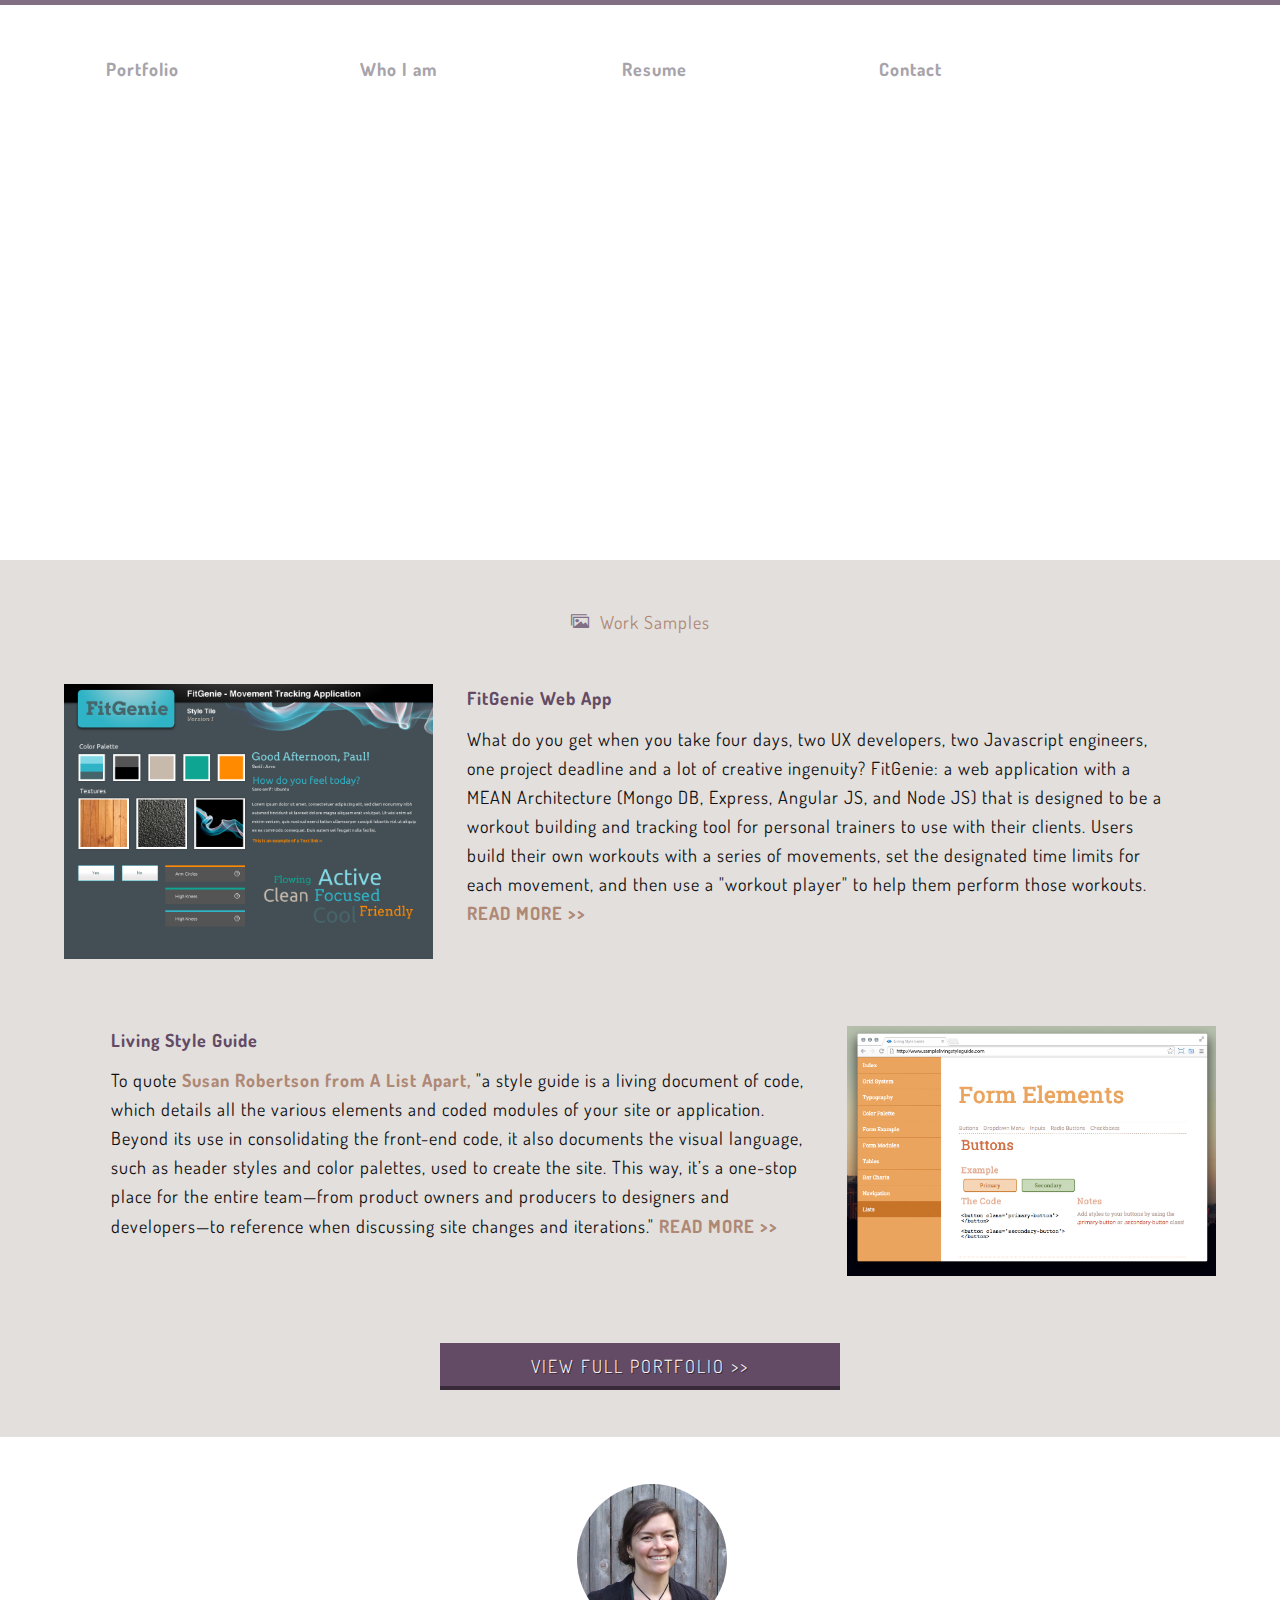
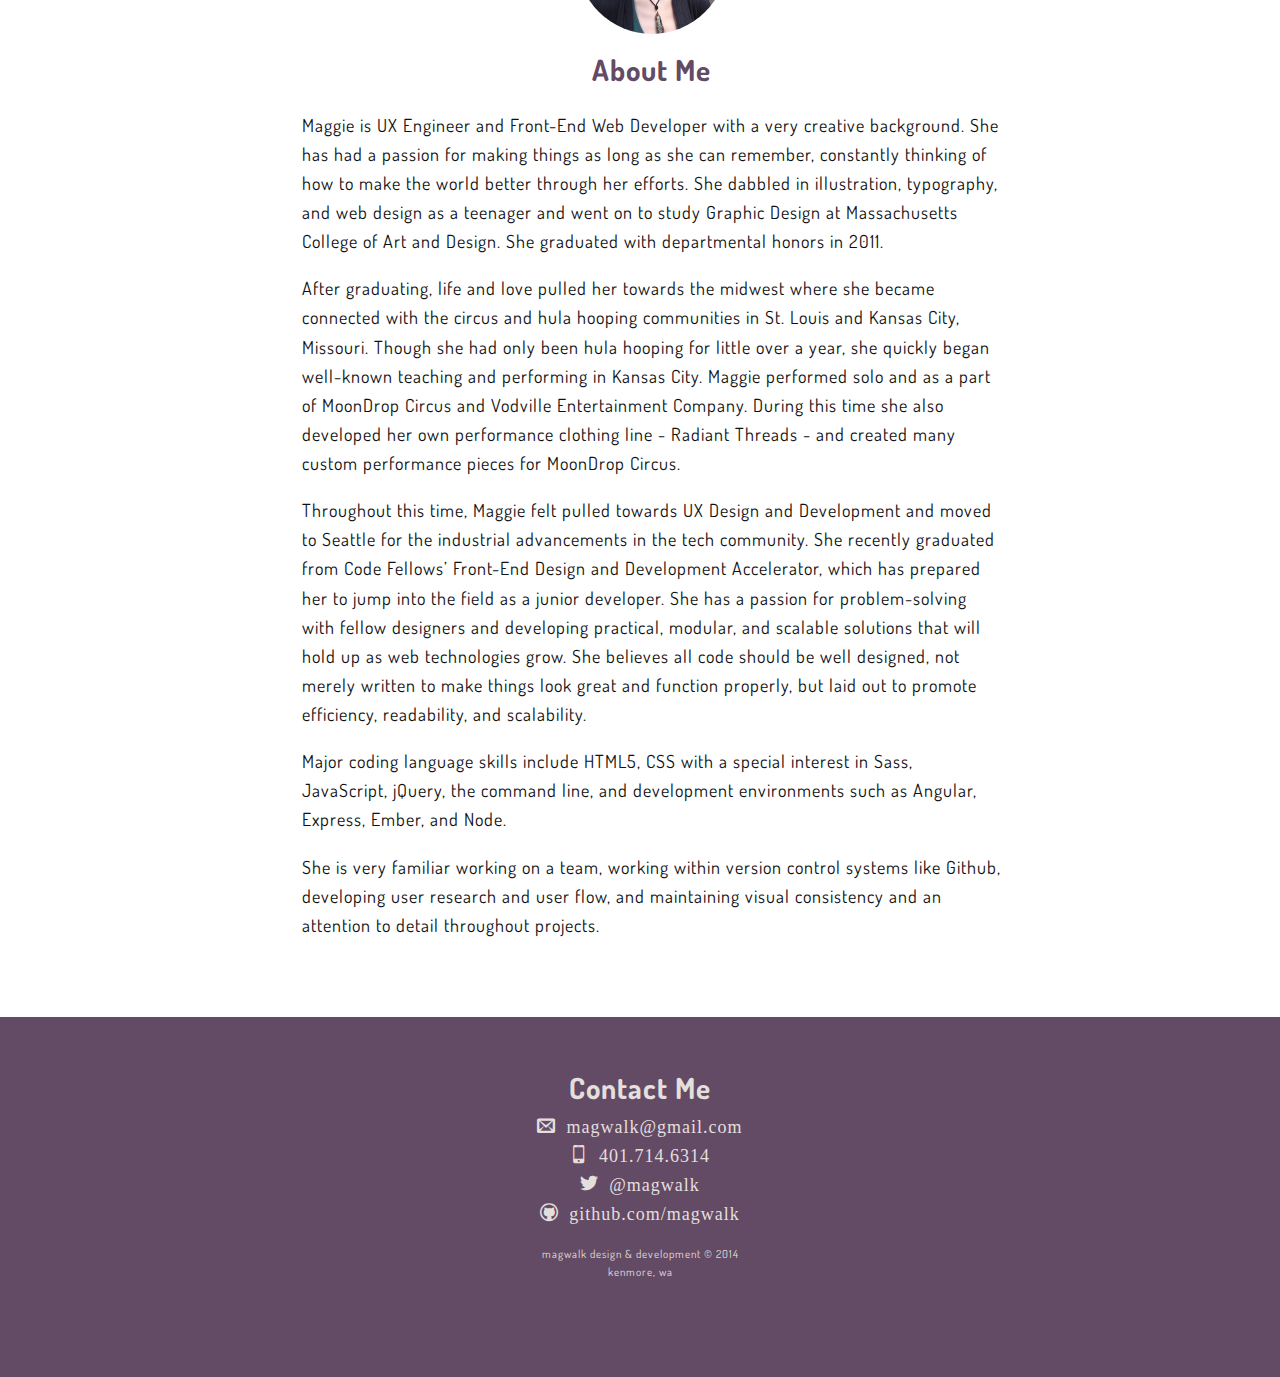
==== index.html @ 1d6ef725 "Refactor all the things!" ====
<!DOCTYPE html>
<html lang="en">
  <head>
    <meta charset="UTF-8">
    <meta http-equiv="X-UA-Compatible" content="IE=edge">
    <meta name="viewport" content="width=device-width, initial-scale=1.0, user-scalable = no">
    <title>Maggie Walker</title>
    <link href='http://fonts.googleapis.com/css?family=Dosis:300,400,700' rel='stylesheet' type='text/css'>
    <link rel="stylesheet" href="scss/main.css">
    <link rel="icon" type="image/png" sizes="16x16" href="img/favicon-32x32.png">
    <script src="https://code.jquery.com/jquery-2.1.1.min.js"></script>
  </head>
  <body>
    <div class="hero-bg-img clearfix">
      <div class="nav-icon">
          <img src="img/nav-icon.svg"/>
      </div>
      <nav id="nav-main">
        <ul class="nav-main__list">
          <li class="nav-main__li icon-images alpha portfolio">
            <a href="portfolio.html">
              Portfolio
            </a>
          </li>
          <li class="nav-main__li icon-user">
            <a href="#about">
              Who I am
            </a>
          </li>
          <li class="nav-main__li icon-profile">
            <a href="resume-MaggieWalker.pdf">
              Resume
            </a>
          </li>
          <li class="nav-main__li icon-envelope">
            <a href="#contact">
              Contact
            </a>
          </li>
          <li class="nav-main__li social-media omega">
            <a href="http://www.linkedin.com/in/magwalk">
              <span class="icon-linkedin social-media_icon">&nbsp;</span>
            </a>
            <a href="http://www.github.com/magwalk">
              <span class="icon-github social-media_icon">&nbsp;</span>
            </a>
            <a href="http://www.twitter.com/magwalk">
              <span class="icon-twitter social-media_icon">&nbsp;</span>
            </a>
          </li>
        </ul>
      </nav>
      <div class="container clearfix">
      <header class="hero-text">
          <div class="hero-text__logo grid_2">
            <a href="index.html">
              <img src="img/logo-mw-white.svg"/>
            </a>
          </div>
          <div class="hero-text__blurb grid_12">
            <h1>
              Hi, I'm Maggie Walker.<br>
              I am a Front-End Web Developer.<br>
            </h1>
          </div>
        </header>
      </div>
    </div>
    <div class="content portfolio-samples clearfix">
      <div class="container clearfix">
        <h1 class="heading__icon icon-images">
          <span>
            Work Samples
          </span>
        </h1>
        <section class="portfolio-samples__section clearfix">
          <figure class="grid_4 alpha">
            <img src="img/portfolio-img/fitgenie-style.png" class="portfolio-samples__img"/>
          </figure>
          <aside class="grid_8 omega">
            <h2>
              FitGenie Web App
            </h2>
            <p>
              What do you get when you take four days, two UX developers, two Javascript engineers, one project deadline and a lot of creative ingenuity? FitGenie: a web application with a MEAN Architecture (Mongo DB, Express, Angular JS, and Node JS) that is designed to be a workout building and tracking tool for personal trainers to use with their clients. Users build their own workouts with a series of movements, set the designated time limits for each movement, and then use a "workout player" to help them perform those workouts. <a href="portfolio.html#fitGenie"> READ MORE >></a>
            </p>
          </aside>
        </section>
        <section class="portfolio-samples__section clearfix">
          <aside class="grid_8 alpha">
            <h2>
              Living Style Guide
            </h2>
            <p>
              To quote <a href="http://alistapart.com/article/creating-style-guides">Susan Robertson from A List Apart,</a> "a style guide is a living document of code, which details all the various elements and coded modules of your site or application. Beyond its use in consolidating the front-end code, it also documents the visual language, such as header styles and color palettes, used to create the site. This way, it’s a one-stop place for the entire team—from product owners and producers to designers and developers—to reference when discussing site changes and iterations." <a href="portfolio.html#LSG"> READ MORE >></a>
            </p>
          </aside>
          <figure class="grid_4 omega">
            <img src="img/portfolio-img/LSG-screenshot.jpg" class="portfolio-samples__img"/>
          </figure>
        </section>
        <a href="portfolio.html" class="button-dark full-width">VIEW FULL PORTFOLIO >></A>
      </div>
    </div>
    <div id="about" class="content about">
      <div class="container">
        <figure class="grid_12">
          <img class="about__photo" src="img/headshot.jpg"/>
        </figure>
        <section class="grid_12">
          <h1 class="about__heading">
            About Me
          </h1>
          <p>
            Maggie is UX Engineer and Front-End Web Developer with a very creative background. She has had a passion for making things as long as she can remember, constantly thinking of how to make the world better through her efforts. She dabbled in illustration, typography, and web design as a teenager and went on to study Graphic Design at Massachusetts College of Art and Design. She graduated with departmental honors in 2011.
          </p>
          <p>
            After graduating, life and love pulled her towards the midwest where she became connected with the circus and hula hooping communities in St. Louis and Kansas City, Missouri. Though she had only been hula hooping for little over a year, she quickly began well-known teaching and performing in Kansas City. Maggie performed solo and as a part of MoonDrop Circus and Vodville Entertainment Company. During this time she also developed her own performance clothing line - Radiant Threads - and created many custom performance pieces for MoonDrop Circus.
          </p>
          <p>
            Throughout this time, Maggie felt pulled towards UX Design and Development and moved to Seattle for the industrial advancements in the tech community. She recently graduated from Code Fellows’ Front-End Design and Development Accelerator, which has prepared her to jump into the field as a junior developer. She has a passion for problem-solving with fellow designers and developing practical, modular, and scalable solutions that will hold up as web technologies grow. She believes all code should be well designed, not merely written to make things look great and function properly, but laid out to promote efficiency, readability, and scalability.
          </p>
          <p>
            Major coding language skills include HTML5, CSS with a special interest in Sass, JavaScript, jQuery, the command line, and development environments such as Angular, Express, Ember, and Node.
          </p>
          <p>
            She is very familiar working on a team, working within version control systems like Github, developing user research and user flow, and maintaining visual consistency and an attention to detail throughout projects.
          </p>
        </section>
      </div>
    </div>
    <footer>
      <div id="contact" class="contact">
        <h1>
          Contact Me
        </h1>
        <ul>
          <li class="icon-envelope">
            magwalk@gmail.com
          </li>
          <li class="icon-mobile">
            401.714.6314
          </li>
          <li class="icon-twitter">
            @magwalk
          </li>
          <li class="icon-github">
            github.com/magwalk
          </li>
        </ul>
      </div>
      <address class="footer-text">
        <p>
          magwalk design &amp; development &copy; 2014<br>
          kenmore, wa
        </p>
      </address>
    </footer>
    <script src="js/script.js"></script>
  </body>
</html>
---- scss/main.css ----
/* Color Variables
****************************/
/* Type Size Variables
****************************/
html, body, div, span, applet, object, iframe,
h1, h2, h3, h4, h5, h6, p, blockquote, pre,
a, abbr, acronym, address, big, cite, code,
del, dfn, em, img, ins, kbd, q, s, samp,
small, strike, strong, sub, sup, tt, var,
b, u, i, center,
dl, dt, dd, ol, ul, li,
fieldset, form, label, legend,
table, caption, tbody, tfoot, thead, tr, th, td,
article, aside, canvas, details, embed,
figure, figcaption, footer, header, hgroup,
menu, nav, output, ruby, section, summary,
time, mark, audio, video {
  margin: 0;
  padding: 0;
  border: 0;
  font-size: 18px;
  font-family: 'Dosis', sans-serif;
  color: #101113;
  vertical-align: baseline;
  text-decoration: none;
  z-index: 1;
  letter-spacing: 1px; }

body {
  line-height: 1.618rem; }

h1, h2, h3, a {
  font-weight: 700; }

h1 {
  font-size: 1.618rem;
  color: #634B65;
  line-height: 2.618rem; }

h2 {
  font-size: 1rem;
  line-height: 1.618rem;
  color: #826F84; }

a {
  color: #AE8875; }

p {
  text-align: left;
  margin-bottom: 1rem; }

/* HTML5 display-role reset for older browsers */
article, aside, details, figcaption, figure,
footer, header, hgroup, menu, nav, section {
  display: block; }

ol, ul, li {
  list-style: none; }

blockquote, q {
  quotes: none; }

blockquote:before, blockquote:after,
q:before, q:after {
  content: '';
  content: none; }

table {
  border-collapse: collapse;
  border-spacing: 0; }

*, *:before, *:after {
  -moz-box-sizing: border-box;
  -webkit-box-sizing: border-box;
  box-sizing: border-box; }

/*==========================================================================
Grid System
==========================================================================*/
/* Mobile Grid Resets all Columns to 100%*/
.grid_1 {
  width: 100%;
  margin-bottom: 2%;
  float: left;
  display: block; }
  @media screen and (min-width: 800px) {
    .grid_1 {
      width: 6.5%;
      margin: 0 1% 1% 1%; } }

.grid_2 {
  width: 100%;
  margin-bottom: 2%;
  float: left;
  display: block; }
  @media screen and (min-width: 800px) {
    .grid_2 {
      width: 15%;
      margin: 0 1% 1% 1%; } }

.grid_3, .work-sample__thumnails li {
  width: 100%;
  margin-bottom: 2%;
  float: left;
  display: block; }
  @media screen and (min-width: 800px) {
    .grid_3, .work-sample__thumnails li {
      width: 23.5%;
      margin: 0 1% 1% 1%; } }

.grid_4 {
  width: 100%;
  margin-bottom: 2%;
  float: left;
  display: block; }
  @media screen and (min-width: 800px) {
    .grid_4 {
      width: 32%;
      margin: 0 1% 1% 1%; } }

.grid_5 {
  width: 100%;
  margin-bottom: 2%;
  float: left;
  display: block; }
  @media screen and (min-width: 800px) {
    .grid_5 {
      width: 40.5%;
      margin: 0 1% 1% 1%; } }

.grid_6 {
  width: 100%;
  margin-bottom: 2%;
  float: left;
  display: block; }
  @media screen and (min-width: 800px) {
    .grid_6 {
      width: 49%;
      margin: 0 1% 1% 1%; } }

.grid_7 {
  width: 100%;
  margin-bottom: 2%;
  float: left;
  display: block; }
  @media screen and (min-width: 800px) {
    .grid_7 {
      width: 57.5%;
      margin: 0 1% 1% 1%; } }

.grid_8 {
  width: 100%;
  margin-bottom: 2%;
  float: left;
  display: block; }
  @media screen and (min-width: 800px) {
    .grid_8 {
      width: 66%;
      margin: 0 1% 1% 1%; } }

.grid_9 {
  width: 100%;
  margin-bottom: 2%;
  float: left;
  display: block; }
  @media screen and (min-width: 800px) {
    .grid_9 {
      width: 74.5%;
      margin: 0 1% 1% 1%; } }

.grid_10 {
  width: 100%;
  margin-bottom: 2%;
  float: left;
  display: block; }
  @media screen and (min-width: 800px) {
    .grid_10 {
      width: 83%;
      margin: 0 1% 1% 1%; } }

.grid_11 {
  width: 100%;
  margin-bottom: 2%;
  float: left;
  display: block; }
  @media screen and (min-width: 800px) {
    .grid_11 {
      width: 91.5%;
      margin: 0 1% 1% 1%; } }

.grid_12 {
  width: 100%;
  margin-bottom: 2%;
  float: left;
  display: block; }
  @media screen and (min-width: 800px) {
    .grid_12 {
      width: 100%;
      margin: 0 1% 1% 1%; } }

.alpha, .work-sample__thumnails li:nth-child(4n+1) {
  margin-left: 0px;
  clear: both; }

.omega, .work-sample__thumnails li:nth-child(4n) {
  margin-right: 0px; }

.clear {
  clear: both;
  display: block;
  overflow: hidden;
  visibility: hidden; }

.clearfix:after {
  clear: both;
  content: ' ';
  display: block;
  font-size: 0;
  line-height: 0;
  visibility: hidden; }

html .clearfix, *:first-child + html .clearfix {
  zoom: 1; }

@font-face {
  font-family: 'icomoon';
  src: url("../icomoon/fonts/icomoon.eot?rfxptx");
  src: url("../icomoon/fonts/icomoon.eot?#iefixrfxptx") format("embedded-opentype"), url("../icomoon/fonts/icomoon.woff?rfxptx") format("woff"), url("../icomoon/fonts/icomoon.ttf?rfxptx") format("truetype"), url("../icomoon/fonts/icomoon.svg?rfxptx#icomoon") format("svg");
  font-weight: normal;
  font-style: normal; }
[class^="icon-"], [class*=" icon-"] {
  font-family: 'icomoon';
  speak: none;
  font-style: normal;
  font-weight: normal;
  font-variant: normal;
  text-transform: none;
  line-height: inherit;
  /* Better Font Rendering =========== */
  -webkit-font-smoothing: antialiased;
  -moz-osx-font-smoothing: grayscale; }

.icon-pencil:before {
  content: "\e601"; }

.icon-images:before {
  content: "\e602"; }

.icon-profile:before {
  content: "\e604"; }

.icon-envelope:before {
  content: "\e605"; }

.icon-screen:before {
  content: "\e606"; }

.icon-mobile:before {
  content: "\e607"; }

.icon-tablet:before {
  content: "\e608"; }

.icon-user:before {
  content: "\e60b"; }

.icon-users:before {
  content: "\e60c"; }

.icon-search:before {
  content: "\e60d"; }

.icon-menu:before {
  content: "\e60e"; }

.icon-warning:before {
  content: "\e60f"; }

.icon-embed:before {
  content: "\e609"; }

.icon-code:before {
  content: "\e60a"; }

.icon-twitter:before {
  content: "\e610"; }

.icon-github:before {
  content: "\e600"; }

.icon-linkedin:before {
  content: "\e603"; }

.icon-file-xml:before {
  content: "\e611"; }

.container {
  width: 90%;
  margin: 0 auto;
  overflow: hidden; }

footer {
  padding: 2.618rem;
  background-color: #634B65;
  width: 100%;
  height: 20rem;
  position: relative;
  color: #FFF; }

.contact li, .contact h1 {
  color: #E3DFDD;
  text-align: center; }

.footer-text {
  display: block;
  margin: 1rem auto;
  font-style: normal; }

.footer-text p {
  color: #E3DFDD;
  font-size: 0.618rem;
  line-height: 1rem;
  text-align: center; }

@keyframes hoverWave {
  50% {
    transform: translateY(3px); } }
@-webkit-keyframes hoverWave {
  50% {
    transform: translateY(3px); } }
#nav-main {
  position: absolute;
  width: 100%;
  top: -100%;
  background-color: #826F84;
  z-index: 2;
  padding: 0;
  transition: top 1s; }
  @media screen and (min-width: 800px) {
    #nav-main {
      top: 0;
      background-color: transparent;
      border-top: 5px solid #826F84; } }

.portfolio-background-img #nav-main {
  top: -150%; }
  @media screen and (min-width: 800px) {
    .portfolio-background-img #nav-main {
      top: 0; } }
  .portfolio-background-img #nav-main.expand {
    top: 0; }

.expand {
  top: 0; }

.nav-icon {
  width: 2.618rem;
  height: 2.618rem;
  position: absolute;
  top: 0;
  right: 1rem;
  z-index: 3;
  cursor: pointer; }
  @media screen and (min-width: 800px) {
    .nav-icon {
      display: none; } }

.nav-icon img {
  width: 100%; }

.nav-main__list {
  width: 100%;
  margin-top: 2.618rem;
  text-align: left; }

.nav-main__li {
  background-color: #E3DFDD;
  border-bottom: 1px solid #FFF;
  padding: 0 1rem;
  line-height: 2.618rem; }
  .nav-main__li:not(.social-media):hover {
    animation-name: hoverWave;
    -webkit-animation-name: hoverWave;
    animation-duration: 1s;
    animation-timing-function: cubic-bezier(0.13, 0.79, 0.85, 1.23);
    -webkit-animation-timing-function: cubic-bezier(0.13, 0.79, 0.85, 1.23);
    -webkit-animation-duration: 1s;
    animation-iteration-count: 2;
    -webkit-animation-iteration-count: 2; }
  .nav-main__li:hover {
    background-color: #ccc5c1;
    text-shadow: 1px 1px 0px #976e59;
    transition: background-color 0.3s, text-shadow 0.3s; }
  @media screen and (min-width: 800px) {
    .nav-main__li {
      background-color: rgba(255, 255, 255, 0);
      border-bottom: 0;
      display: inline;
      text-align: center;
      line-height: 1rem;
      padding: 0.381rem;
      color: #FFF; }
      .nav-main__li:hover {
        background-color: rgba(255, 255, 255, 0);
        text-shadow: 1px 1px 0px #634B65; } }

.nav-main__list a {
  color: #AE8875;
  padding: 0.381rem; }
  @media screen and (min-width: 800px) {
    .nav-main__list a {
      color: #A7A3AB; } }
  .nav-main__list a:hover {
    animation-name: hoverWave;
    -webkit-animation-name: hoverWave;
    animation-duration: 1s;
    animation-timing-function: cubic-bezier(0.13, 0.79, 0.85, 1.23);
    -webkit-animation-timing-function: cubic-bezier(0.13, 0.79, 0.85, 1.23);
    -webkit-animation-duration: 1s;
    animation-iteration-count: 2;
    -webkit-animation-iteration-count: 2; }

.nav-main__li {
  width: 100%;
  float: left;
  display: block; }
  @media screen and (min-width: 800px) {
    .nav-main__li {
      width: 18%;
      margin: 0 1% 1% 1%; } }

.social-media {
  text-align: center; }
  .social-media:hover {
    text-shadow: none; }

.social-media_icon {
  color: white; }
  .social-media_icon:hover {
    text-shadow: 2px 2px 0px #634B65; }

.button-dark {
  display: inline-block;
  color: #FFF;
  font-size: 1rem;
  font-weight: 300;
  line-height: 2.618rem;
  letter-spacing: 2px;
  background-color: #634B65;
  border-bottom: 4px solid #382a39;
  text-shadow: 1px 1px 0px #382a39;
  text-align: center;
  height: 2.618rem;
  transition: all 0.3s;
  box-sizing: border-box; }
  .button-dark:hover {
    background-color: #382a39;
    border-bottom: 2.618rem solid #382a39; }
  .button-dark.full-width {
    width: 100%;
    max-width: 400px;
    margin: 0 auto; }

.hero-bg-img, .hero-bg-img__portfolio {
  width: 100%;
  background-image: url("../img/bg3.jpg");
  background-size: auto 100%;
  background-position: center top;
  background-attachment: fixed;
  position: relative;
  height: 370px; }
  @media screen and (min-width: 800px) {
    .hero-bg-img, .hero-bg-img__portfolio {
      height: 560px; } }

.hero-text {
  width: 100%;
  color: #FFF; }
  @media screen and (min-width: 800px) {
    .hero-text {
      margin-top: 6.854rem; } }

.hero-text__logo {
  width: 50%;
  margin: 0 auto;
  text-align: center;
  padding-top: 1rem;
  float: none; }
  .hero-text__logo a {
    display: inline-block;
    width: 6.854rem;
    height: 6.854rem;
    z-index: 5; }
  .hero-text__logo img {
    display: inline-block;
    width: 6.854rem; }

.hero-text__blurb {
  text-align: center;
  margin: 0 auto;
  float: none; }
  .hero-text__blurb h1, .hero-text__blurb li {
    letter-spacing: 1px;
    font-weight: 300;
    line-height: 2.618rem; }
    @media screen and (min-width: 800px) {
      .hero-text__blurb h1, .hero-text__blurb li {
        line-height: 4.236rem; } }
  .hero-text__blurb h1 {
    color: #FFF; }
    @media screen and (min-width: 800px) {
      .hero-text__blurb h1 {
        font-size: 2.618rem; } }

.content {
  width: 100%;
  position: relative;
  padding: 2.618rem 0;
  text-align: center; }

.heading__icon {
  color: #826F84;
  vertical-align: sub;
  font-size: 1rem;
  margin-bottom: 0.618rem; }
  .heading__icon span {
    color: #AE8875;
    vertical-align: baseline; }

.portfolio-samples {
  background-color: #E3DFDD; }
  .portfolio-samples .heading__icon {
    margin-bottom: 2.618rem; }

.portfolio-samples__section {
  margin-bottom: 2.618rem; }
  .portfolio-samples__section h2 {
    margin-bottom: 0.618rem;
    font-size: 1rem;
    color: #634B65;
    text-align: left; }
    @media screen and (min-width: 800px) {
      .portfolio-samples__section h2 {
        font-size: 1rem; } }
  .portfolio-samples__section figure {
    overflow: hidden; }
  .portfolio-samples__section img {
    width: 100%;
    background-color: gray; }
  .portfolio-samples__section:nth-child(odd) aside {
    padding: 0 0.618rem 0 2.618rem; }
  .portfolio-samples__section:nth-child(even) aside {
    padding: 0 2.618rem 0 0.618rem; }

.about {
  background-color: #FFF;
  text-align: left; }
  .about p {
    margin: 0 auto 1rem;
    width: 80%;
    max-width: 700px; }

.about__photo {
  display: block;
  margin: 0 auto;
  width: 80%;
  max-width: 150px;
  border-radius: 50%; }

.about__heading {
  margin-bottom: 1rem;
  text-align: center; }

.hero-bg-img__portfolio {
  background: url("../img/bg-portfolio.jpg") no-repeat;
  height: 290px;
  background-position: center 0;
  background-size: auto 460px; }
  @media screen and (min-width: 800px) {
    .hero-bg-img__portfolio {
      height: 400px;
      background-position: center -100px;
      background-size: auto; } }

.work-sample {
  margin-top: 2.618rem;
  clear: both; }
  .work-sample h1, .work-sample h2 {
    text-align: left; }

.work-sample__img img {
  width: 100%; }

.work-sample__thumnails {
  display: none; }
  @media screen and (min-width: 800px) {
    .work-sample__thumnails {
      display: block; } }
  .work-sample__thumnails li {
    overflow: hidden;
    height: 6.854rem; }
    .work-sample__thumnails li img {
      width: 100%; }

.work-sample__thumnails__title {
  display: none; }
  @media screen and (min-width: 800px) {
    .work-sample__thumnails__title {
      display: block; } }

.work-sample__tags {
  font-weight: 700;
  color: #AE8875;
  line-height: 1.618rem; }
  .work-sample__tags span {
    background-color: #c1a495;
    font-weight: 300;
    color: #FFF;
    padding: 2px 4px;
    border-radius: 2px;
    margin-left: -1px; }

.work-sample__links {
  clear: both; }
  .work-sample__links .button-dark {
    clear: none;
    float: left;
    display: inline-block;
    width: 100%;
    margin: 0 0 1% 0; }
    @media screen and (min-width: 800px) {
      .work-sample__links .button-dark {
        width: 49.5%;
        margin: 0 1% 0 0; }
        .work-sample__links .button-dark:last-child {
          margin-right: 0; } }

.content__portfolio:nth-child(odd) {
  background-color: #E3DFDD; }

#lightbox {
  position: fixed;
  overflow-y: scroll;
  top: 0;
  left: 0;
  width: 100%;
  height: 100%;
  background-color: rgba(0, 0, 0, 0.7);
  text-align: center; }
  #lightbox p {
    text-align: right;
    color: #fff;
    margin-right: 20px;
    font-size: 12px; }
  #lightbox img {
    border: 0.381rem solid #FFF;
    max-height: 700px; }

/*# sourceMappingURL=main.css.map */
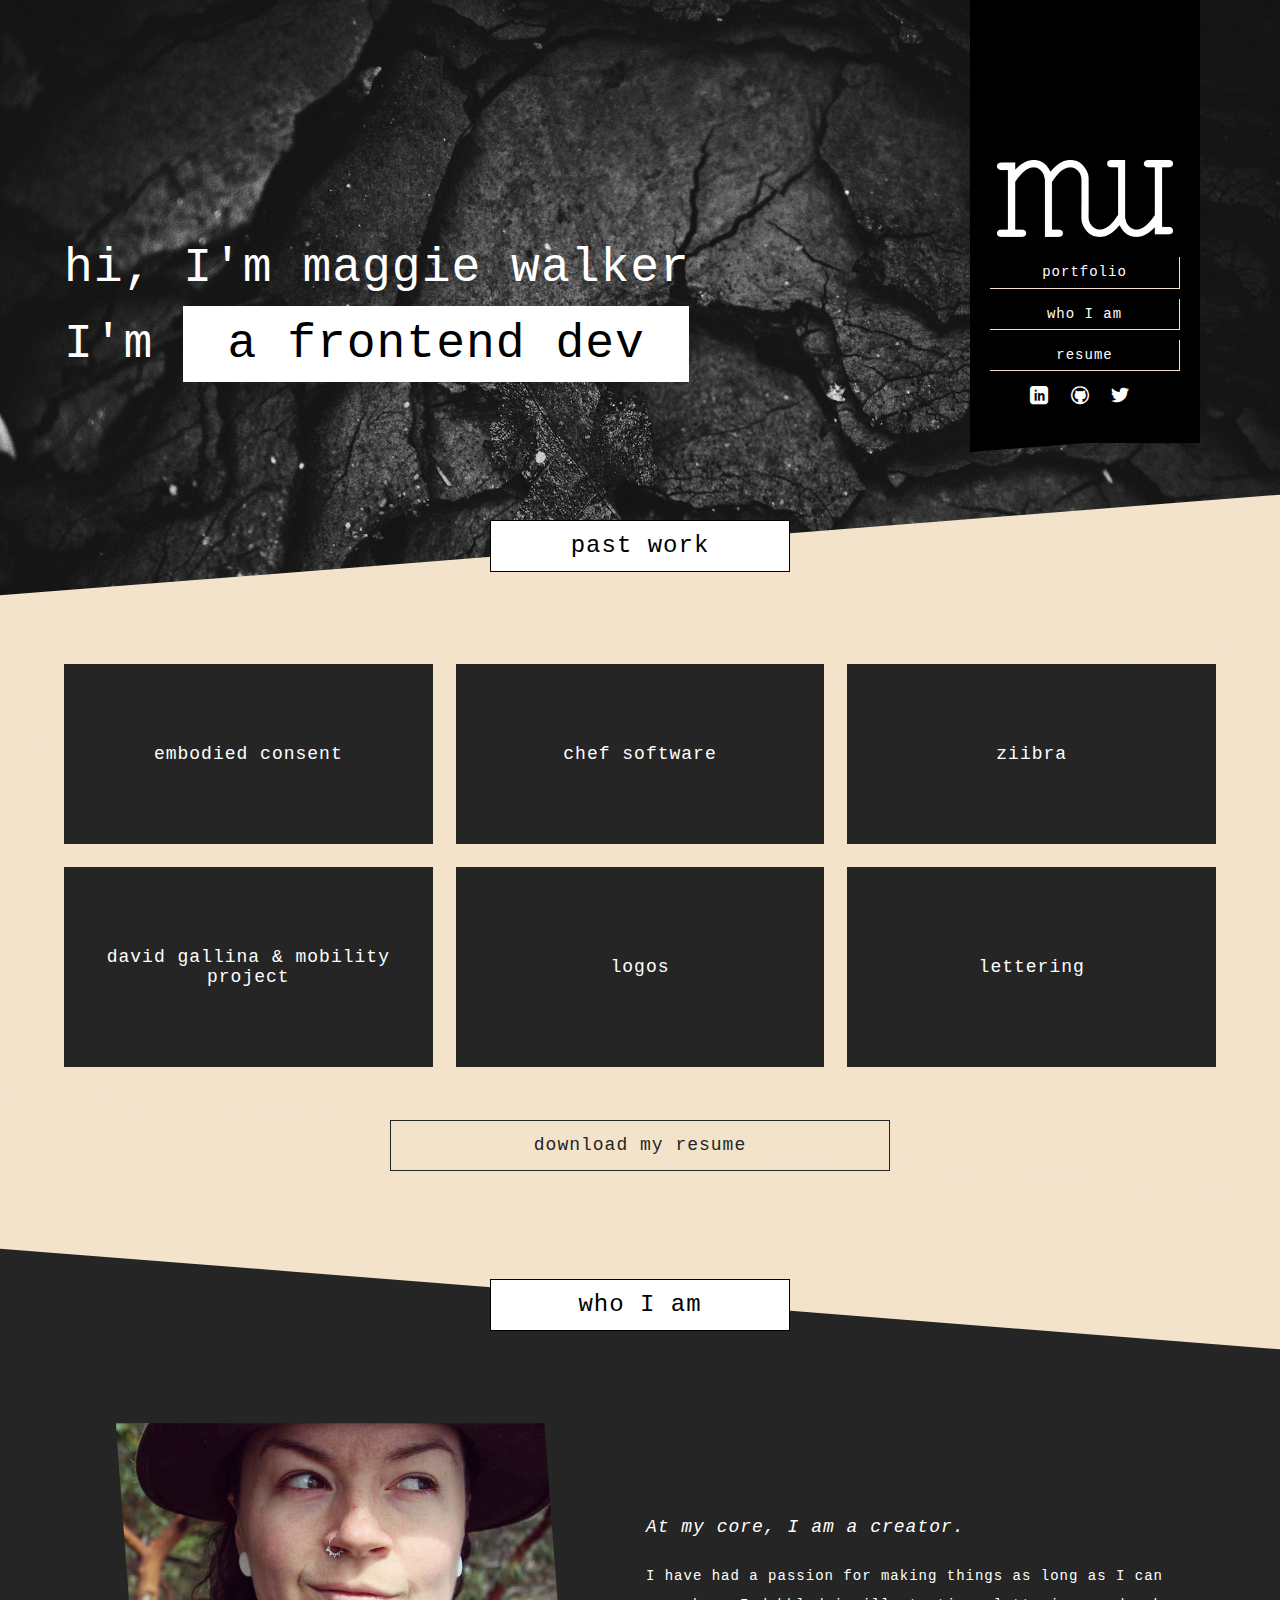
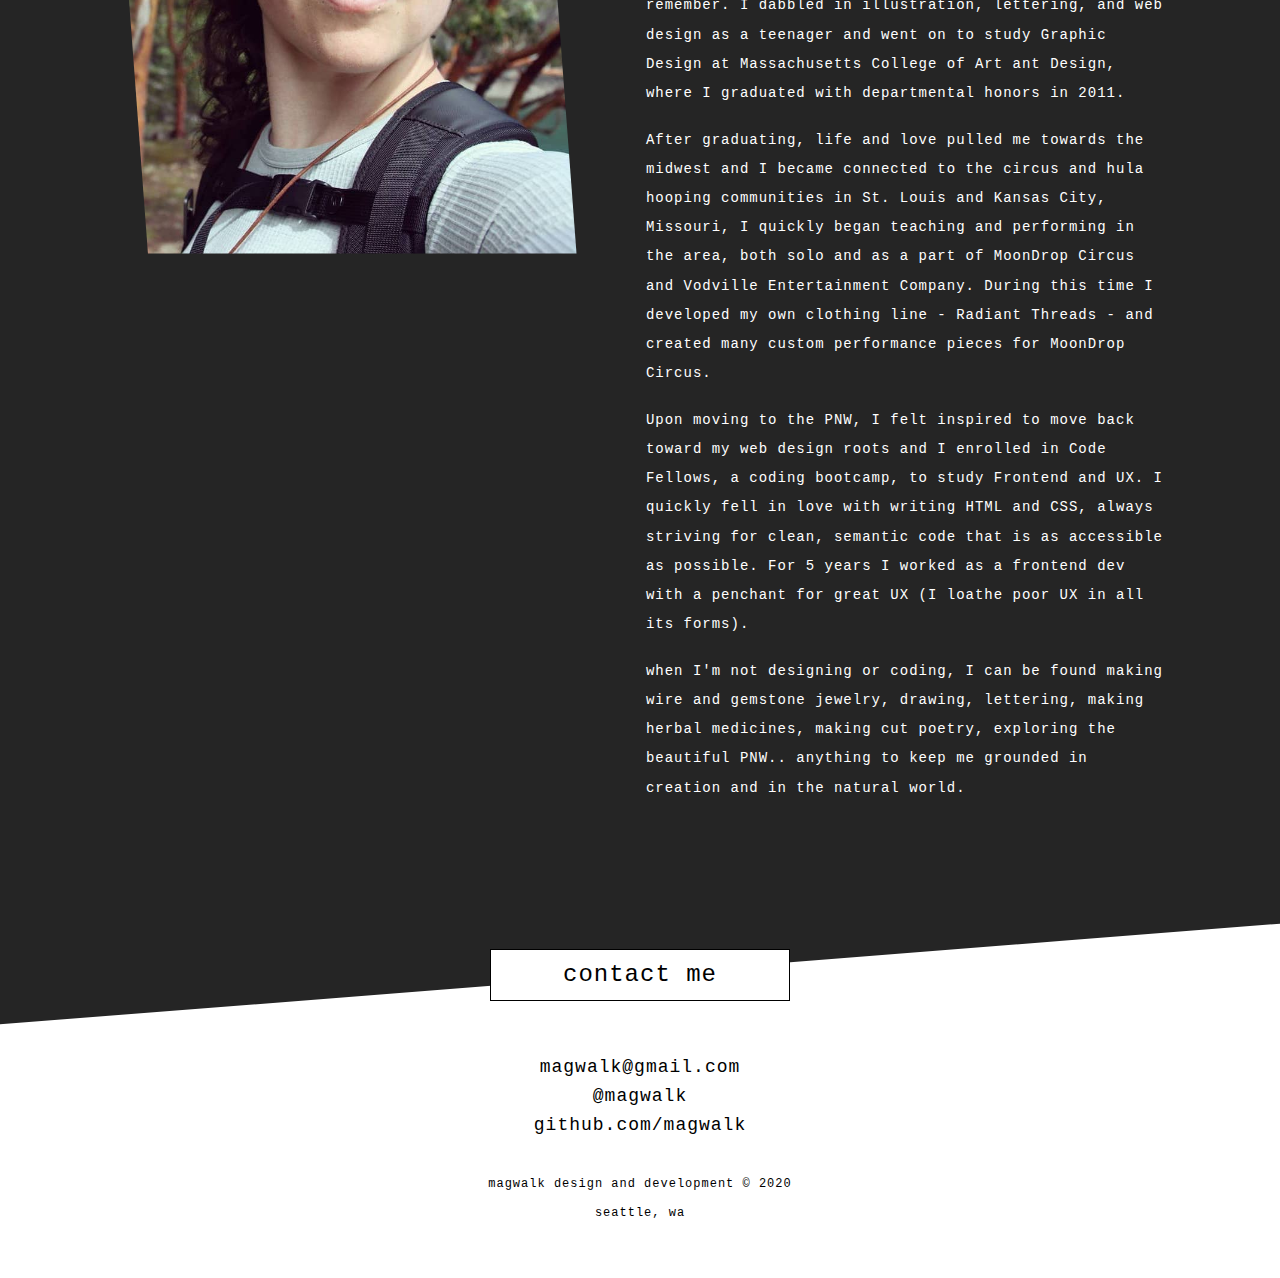
==== commit d6ca6b5a: "Website Redesign" ====
--- a/index.html
+++ b/index.html
@@ -5,12 +5,248 @@
     <meta http-equiv="X-UA-Compatible" content="IE=edge">
     <meta name="viewport" content="width=device-width, initial-scale=1.0, user-scalable = no">
     <title>Maggie Walker</title>
-    <link href='http://fonts.googleapis.com/css?family=Dosis:300,400,700' rel='stylesheet' type='text/css'>
     <link rel="stylesheet" href="scss/main.css">
-    <link rel="icon" type="image/png" sizes="16x16" href="img/favicon-32x32.png">
-    <script src="https://code.jquery.com/jquery-2.1.1.min.js"></script>
+    <link rel="icon" type="image/png" sizes="32x32" href="img/favicon-32x32.png">
+    <link rel="icon" type="image/png" sizes="96x96" href="img/favicon-96x96.png">
+    <link rel="icon" type="image/png" sizes="16x16" href="img/favicon-16x16.png"
+    <script
+      src="https://code.jquery.com/jquery-3.5.1.min.js"
+      integrity="sha256-9/aliU8dGd2tb6OSsuzixeV4y/faTqgFtohetphbbj0="
+      crossorigin="anonymous"></script>
   </head>
-  <body>
+  <body class="body">
+    <div class="wrapper">
+      <nav class="nav-main">
+        <img class="nav-main--logo" src="img/logo-mw.png"/>
+        <button id="nav-main--toggle">
+          <span class="icon-menu">&nbsp;</span>
+        </button>
+        <ul class="nav-main--list">
+          <li class="nav-main--li">
+            <a class="nav-main--button" href="#portfolio">
+              <span>portfolio</span>
+            </a>
+          </li>
+          <li class="nav-main--li">
+            <a class="nav-main--button" href="#about">
+              <span>who I am</span>
+            </a>
+          </li>
+          <li class="nav-main--li">
+            <a class="nav-main--button" href="resume-MaggieWalker.pdf" target="_blank">
+              <span>resume</span>
+            </a>
+          </li>
+          <li class="nav-main--li">
+            <a class="nav-main--social" href="http://www.linkedin.com/in/magwalk">
+              <span class="icon-linkedin">&nbsp;</span>
+            </a>
+            <a class="nav-main--social" href="http://www.github.com/magwalk">
+              <span class="icon-github">&nbsp;</span>
+            </a>
+            <a class="nav-main--social" href="http://www.twitter.com/magwalk">
+              <span class="icon-twitter">&nbsp;</span>
+            </a>
+          </li>
+        </ul>
+      </nav>
+      <header class="hero clearfix">
+        <div class="container">
+          <h1 class="hero--heading">
+            hi, I'm maggie walker<br/>
+            I'm <em class="hero--box"><span id="hero--box">a frontend dev</span></em>
+
+          </h1>
+        </div>
+      </header>
+      <section class="section section__portfolio">
+        <div class="container">
+          <h2 class="section--heading" id="portfolio">
+            past work
+          </h2>
+        </div>
+        <div class="container portfolio-items">
+          <button class="portfolio-item lightbox-trigger" id="embodied-consent">
+            <span class="portfolio-item--text">embodied consent</span>
+            <img class="portfolio-item--img" src="img/WorkSamples/EmbodiedConsent/homepage.png">
+          </button>
+          <button class="portfolio-item lightbox-trigger" id="chef">
+            <span class="portfolio-item--text">chef software</span>
+            <img class="portfolio-item--img" src="img/WorkSamples/Chef/thumbnail.png">
+          </button>
+          <button class="portfolio-item lightbox-trigger" id="ziibra">
+            <span class="portfolio-item--text">ziibra</span>
+            <img class="portfolio-item--img" src="img/WorkSamples/Ziibra/ziibra-1.png">
+          </button>
+          <button class="portfolio-item lightbox-trigger" id="david-gallina">
+            <span class="portfolio-item--text">david gallina &amp; mobility project</span>
+            <img class="portfolio-item--img" src="img/WorkSamples/DavidGallinaMobilityProject/MP-Social-Media-PrivateGroupCoaching.jpg">
+          </button>
+          <button class="portfolio-item lightbox-trigger" id="logos">
+            <span class="portfolio-item--text">logos</span>
+            <img class="portfolio-item--img" src="img/WorkSamples/Logos/logo-hmp.png">
+          </button>
+          <button class="portfolio-item lightbox-trigger" id="lettering">
+            <span class="portfolio-item--text">lettering</span>
+            <img class="portfolio-item--img" src="img/WorkSamples/Lettering/lettering-3.jpg">
+          </button>
+        </div>
+        <div class="container">
+          <a class="button" href="resume-MaggieWalker.pdf" target="_blank">
+            download my resume
+          </a>
+        </div>
+      </section>
+      <section class="section section__about">
+        <div class="container">
+          <h2 class="section--heading" id="about">who I am</h2>
+        </div>
+        <div class="container">
+          <img class="section__about--img" src="img/headshot.jpg"/>
+          <div class="section__about--text-wrap">
+            <p class="section__about--text">
+              <em>At my core, I am a creator.</em>
+              I have had a passion for making things as long as I can remember. I dabbled in illustration, lettering, and web design as a teenager and went on to study Graphic Design at Massachusetts College of Art ant Design, where I graduated with departmental honors in 2011.
+            </p>
+            <p class="section__about--text">
+              After graduating, life and love pulled me towards the midwest and I became connected to the circus and hula hooping communities in St. Louis and Kansas City, Missouri, I quickly began teaching and performing in the area, both solo and as a part of MoonDrop Circus and Vodville Entertainment Company. During this time I developed my own clothing line - Radiant Threads - and created many custom performance pieces for MoonDrop Circus.
+            </p>
+            <p class="section__about--text">
+              Upon moving to the PNW, I felt inspired to move back toward my web design roots and I enrolled in Code Fellows, a coding bootcamp, to study Frontend and UX. I quickly fell in love with writing HTML and CSS, always striving for clean, semantic code that is as accessible as possible. For 5 years I worked as a frontend dev with a penchant for great UX (I loathe poor UX in all its forms).
+            </p>
+            <p class="section__about--text">
+              when I'm not designing or coding, I can be found making wire and gemstone jewelry, drawing, lettering, making herbal medicines, making cut poetry, exploring the beautiful PNW.. anything to keep me grounded in creation and in the natural world.
+            </p>
+          </div>
+        </div>
+      </section>
+      <footer class="section footer">
+        <div class="container">
+          <h2 class="section--heading">
+            contact me
+          </h2>
+          <ul class="footer--list">
+            <li class="footer--li">
+              magwalk@gmail.com
+            </li>
+            <li class="footer--li">
+              @magwalk
+            </li>
+            <li class="footer--li">
+              github.com/magwalk
+            </li>
+          </ul>
+          <p class="footer--copyright">
+            magwalk design and development &copy; 2020
+          </p>
+          <p class="footer--copyright">
+            seattle, wa
+          </p>
+        </div>
+      </footer>
+
+      <aside class="modal" id="modal-embodied-consent" role="dialog">
+        <button class="modal--close">Close</button>
+        <div class="modal-wrap">
+          <h2 class="modal--heading">Embodied Consent</h2>
+          <p class="modal--heading-text">Design and build of personal website for Carey French, consent educator.</p>
+          <img class="modal--img" src="img/WorkSamples/EmbodiedConsent/homepage.gif"/>
+          <img class="modal--img small" src="img/WorkSamples/EmbodiedConsent/resources.png"/>
+          <img class="modal--img small" src="img/WorkSamples/EmbodiedConsent/about.png"/>
+        </div>
+      </aside>
+
+      <aside class="modal" id="modal-chef" role="dialog">
+        <button class="modal--close">Close</button>
+        <div class="modal-wrap">
+          <h2 class="modal--heading">Chef Software</h2>
+          <p class="modal--heading-text">Front end development work for Chef Software.</p>
+          <img class="modal--img" src="img/WorkSamples/Chef/chef-web-chefconf-home.png"/>
+          <img class="modal--img" src="img/WorkSamples/Chef/chef-web-homepage-edits.png"/>
+          <img class="modal--img" src="img/WorkSamples/Chef/chef-web-opsworks.png"/>
+          <img class="modal--img" src="img/WorkSamples/Chef/chef-web-pricing-page-large.png"/>
+          <h3 class="modal--subhead">Design/UX work</h3>
+          <img class="modal--img" src="img/WorkSamples/Chef/chs-1.png"/>
+          <img class="modal--img" src="img/WorkSamples/Chef/chs-2.png"/>
+          <img class="modal--img" src="img/WorkSamples/Chef/chs-3.png"/>
+        </div>
+      </aside>
+
+      <aside class="modal" id="modal-ziibra" role="dialog">
+        <button class="modal--close">Close</button>
+        <div class="modal-wrap">
+          <h2 class="modal--heading">Ziibra</h2>
+          <p class="modal--heading-text">Front end development work for Ziibra.</p>
+          <img class="modal--img" src="img/WorkSamples/Ziibra/ziibra.png"/>
+          <img class="modal--img" src="img/WorkSamples/Ziibra/ziibra-1.png"/>
+          <img class="modal--img" src="img/WorkSamples/Ziibra/ziibra-2.png"/>
+          <img class="modal--img" src="img/WorkSamples/Ziibra/ziibra-3.png"/>
+          <img class="modal--img" src="img/WorkSamples/Ziibra/ziibra-4.png"/>
+          <img class="modal--img" src="img/WorkSamples/Ziibra/ziibra-5.png"/>
+          <img class="modal--img" src="img/WorkSamples/Ziibra/ziibra-6.png"/>
+          <img class="modal--img" src="img/WorkSamples/Ziibra/ziibra-7.png"/>
+        </div>
+      </aside>
+
+      <aside class="modal" id="modal-david-gallina" role="dialog">
+        <button class="modal--close">Close</button>
+        <div class="modal-wrap">
+          <h2 class="modal--heading">David Gallina &amp; The Mobility Project</h2>
+          <p class="modal--heading-text">Graphic Design work for David Gallina and his mobility training program, The Mobility Project.</p>
+          <img class="modal--img small" src="img/WorkSamples/DavidGallinaMobilityProject/DG-Mental-Mobility-Social-Media-Ad.png"/>
+          <img class="modal--img small" src="img/WorkSamples/DavidGallinaMobilityProject/DG-Mental-Mobility-Social-Media-Ad-2.png"/>
+          <img class="modal--img small" src="img/WorkSamples/DavidGallinaMobilityProject/MP-Social-Media-PrivateGroupCoaching.jpg"/>
+          <img class="modal--img small" src="img/WorkSamples/DavidGallinaMobilityProject/DG-June-Teaching-Schedule.png"/>
+          <h3 class="modal--subhead">The Mobility Project</h3>
+          <p class="modal--heading-text">
+            <a href="img/WorkSamples/DavidGallinaMobilityProject/MP-TheMobilityProject-Doc.pdf" target="_blank">
+              View The Mobility Project Doc >
+            </a>
+          </p>
+          <img class="modal--img small" src="img/WorkSamples/DavidGallinaMobilityProject/MP-Postcards-01.png"/>
+          <img class="modal--img small" src="img/WorkSamples/DavidGallinaMobilityProject/MP-Postcards-02.png"/>
+          <img class="modal--img" src="img/WorkSamples/DavidGallinaMobilityProject/MP-Mercedes-Ad-01.png"/>
+          <img class="modal--img small" src="img/WorkSamples/DavidGallinaMobilityProject/MP-Social-Media-Ad-Before-After-1.jpg"/>
+          <img class="modal--img small" src="img/WorkSamples/DavidGallinaMobilityProject/MP-Social-Media-Ad-Before-After-2.jpg"/>
+          <img class="modal--img small" src="img/WorkSamples/DavidGallinaMobilityProject/MP-Social-Media-Ad-Before-After-3.jpg"/>
+        </div>
+      </aside>
+
+      <aside class="modal" id="modal-logos" role="dialog">
+        <button class="modal--close">Close</button>
+        <div class="modal-wrap">
+          <h2 class="modal--heading">Logo Design</h2>
+          <img class="modal--img small" src="img/WorkSamples/Logos/logo-skinandstone.jpg"/>
+          <img class="modal--img small" src="img/WorkSamples/Logos/logo-hmp.png"/>
+        </div>
+      </aside>
+
+      <aside class="modal" id="modal-lettering" role="dialog">
+        <button class="modal--close">Close</button>
+        <div class="modal-wrap">
+          <h2 class="modal--heading">Lettering</h2>
+          <p class="modal--heading-text">Hand lettering and illustration work.</p>
+          <img class="modal--img small" src="img/WorkSamples/Lettering/lettering-1.jpg"/>
+          <img class="modal--img small" src="img/WorkSamples/Lettering/lettering-2.jpg"/>
+          <img class="modal--img small" src="img/WorkSamples/Lettering/lettering-3.jpg"/>
+          <img class="modal--img small" src="img/WorkSamples/Lettering/lettering-4.jpg"/>
+          <img class="modal--img small" src="img/WorkSamples/Lettering/lettering-5.jpg"/>
+          <img class="modal--img" src="img/WorkSamples/Lettering/lettering-6.jpg"/>
+          <img class="modal--img small" src="img/WorkSamples/Lettering/lettering-7.jpg"/>
+          <img class="modal--img small" src="img/WorkSamples/Lettering/lettering-8.jpg"/>
+          <img class="modal--img small" src="img/WorkSamples/Lettering/lettering-9.jpg"/>
+          <img class="modal--img small" src="img/WorkSamples/Lettering/lettering-10.jpg"/>
+          <img class="modal--img small" src="img/WorkSamples/Lettering/lettering-11.jpg"/>
+          <img class="modal--img small" src="img/WorkSamples/Lettering/lettering-12.jpg"/>
+          <img class="modal--img small" src="img/WorkSamples/Lettering/lettering-13.jpg"/>
+          <img class="modal--img small" src="img/WorkSamples/Lettering/lettering-14.jpg"/>
+          <img class="modal--img small" src="img/WorkSamples/Lettering/lettering-15.jpg"/>
+          <img class="modal--img small" src="img/WorkSamples/Lettering/lettering-16.jpg"/>
+          <img class="modal--img small" src="img/WorkSamples/Lettering/lettering-17.jpg"/>
+        </div>
+      </aside>
+    </div>
+<!--
     <div class="hero-bg-img clearfix">
       <div class="nav-icon">
           <img src="img/nav-icon.svg"/>
@@ -155,7 +391,7 @@
           kenmore, wa
         </p>
       </address>
-    </footer>
+ -->
     <script src="js/script.js"></script>
   </body>
 </html>
--- a/scss/main.css
+++ b/scss/main.css
@@ -3,7 +3,7 @@
 /* Type Size Variables
 ****************************/
 html, body, div, span, applet, object, iframe,
-h1, h2, h3, h4, h5, h6, p, blockquote, pre,
+h1, h2, h3, h4, h5, h6, p, button, blockquote, pre,
 a, abbr, acronym, address, big, cite, code,
 del, dfn, em, img, ins, kbd, q, s, samp,
 small, strike, strong, sub, sup, tt, var,
@@ -19,8 +19,8 @@
   padding: 0;
   border: 0;
   font-size: 18px;
-  font-family: 'Dosis', sans-serif;
-  color: #101113;
+  font-family: 'Courier New', monospace;
+  font-weight: 300;
   vertical-align: baseline;
   text-decoration: none;
   z-index: 1;
@@ -29,25 +29,26 @@
 body {
   line-height: 1.618rem; }
 
-h1, h2, h3, a {
+h1, h2, h3 {
   font-weight: 700; }
 
 h1 {
   font-size: 1.618rem;
-  color: #634B65;
+  color: #FFFFFF;
   line-height: 2.618rem; }
 
 h2 {
   font-size: 1rem;
   line-height: 1.618rem;
-  color: #826F84; }
+  color: #000000; }
 
 a {
-  color: #AE8875; }
+  color: #000000; }
 
 p {
   text-align: left;
-  margin-bottom: 1rem; }
+  margin-bottom: 1rem;
+  color: #FFFFFF; }
 
 /* HTML5 display-role reset for older browsers */
 article, aside, details, figcaption, figure,
@@ -296,31 +297,46 @@
 
 .container {
   width: 90%;
-  margin: 0 auto;
-  overflow: hidden; }
-
-footer {
-  padding: 2.618rem;
-  background-color: #634B65;
-  width: 100%;
-  height: 20rem;
-  position: relative;
-  color: #FFF; }
-
-.contact li, .contact h1 {
-  color: #E3DFDD;
-  text-align: center; }
-
-.footer-text {
-  display: block;
-  margin: 1rem auto;
-  font-style: normal; }
-
-.footer-text p {
-  color: #E3DFDD;
-  font-size: 0.618rem;
-  line-height: 1rem;
-  text-align: center; }
+  margin: 0 auto; }
+
+footer.footer {
+  background-color: #FFFFFF;
+  width: 100%;
+  padding-bottom: 50px;
+  position: relative;
+  color: #000000;
+  text-align: center;
+  position: relative; }
+  footer.footer:before {
+    background: inherit;
+    top: -40px;
+    content: '';
+    display: block;
+    height: 155px;
+    left: 0;
+    position: absolute;
+    right: 0;
+    transform: skewY(-4.5deg);
+    transform-origin: 50%;
+    z-index: -1; }
+    @media (min-width: 775px) {
+      footer.footer:before {
+        top: -67px; } }
+
+.footer--list {
+  margin: -40px 0 30px; }
+
+.footer--li {
+  font-size: 14px; }
+  @media (min-width: 775px) {
+    .footer--li {
+      font-size: 18px; } }
+
+.footer--copyright {
+  color: inherit;
+  text-align: inherit;
+  font-size: 12px;
+  margin: 0; }
 
 @keyframes hoverWave {
   50% {
@@ -328,116 +344,123 @@
 @-webkit-keyframes hoverWave {
   50% {
     transform: translateY(3px); } }
-#nav-main {
+.nav-main {
   position: absolute;
-  width: 100%;
-  top: -100%;
-  background-color: #826F84;
-  z-index: 2;
-  padding: 0;
-  transition: top 1s; }
-  @media screen and (min-width: 800px) {
-    #nav-main {
-      top: 0;
-      background-color: transparent;
-      border-top: 5px solid #826F84; } }
-
-.portfolio-background-img #nav-main {
-  top: -150%; }
-  @media screen and (min-width: 800px) {
-    .portfolio-background-img #nav-main {
-      top: 0; } }
-  .portfolio-background-img #nav-main.expand {
-    top: 0; }
-
-.expand {
-  top: 0; }
-
-.nav-icon {
-  width: 2.618rem;
-  height: 2.618rem;
+  z-index: 100;
+  top: 0;
+  right: 0;
+  padding: 20px 20px 0;
+  width: 100%;
+  background: #000000;
+  text-align: center; }
+  @media (min-width: 775px) and (max-width: 1059px) {
+    .nav-main {
+      padding: 160px 20px 20px;
+      right: 50px;
+      width: 200px; } }
+  @media (min-width: 1060px) {
+    .nav-main {
+      padding: 160px 20px 20px;
+      right: 80px;
+      width: 230px; } }
+  .nav-main:after {
+    background: inherit;
+    height: 70px;
+    bottom: -29px;
+    left: 0;
+    right: 0;
+    content: '';
+    display: block;
+    position: absolute;
+    transform: skewY(-4.5deg);
+    transform-origin: 50%;
+    z-index: -1; }
+    @media (min-width: 775px) {
+      .nav-main:after {
+        height: 24px;
+        bottom: 0; } }
+
+#nav-main--toggle {
   position: absolute;
-  top: 0;
-  right: 1rem;
-  z-index: 3;
-  cursor: pointer; }
-  @media screen and (min-width: 800px) {
-    .nav-icon {
+  padding: 5px;
+  width: 29px;
+  top: 20px;
+  right: 27px;
+  background: none;
+  border: none;
+  color: #F3E3CB;
+  cursor: pointer;
+  transition: color 0.2s ease;
+  border: 1px solid transparent; }
+  #nav-main--toggle:hover, #nav-main--toggle:focus, #nav-main--toggle:active {
+    color: #e0b678;
+    outline: none;
+    border: 1px solid #F3E3CB;
+    border-radius: 2px; }
+  @media (min-width: 775px) {
+    #nav-main--toggle {
       display: none; } }
 
-.nav-icon img {
-  width: 100%; }
-
-.nav-main__list {
-  width: 100%;
-  margin-top: 2.618rem;
-  text-align: left; }
-
-.nav-main__li {
-  background-color: #E3DFDD;
-  border-bottom: 1px solid #FFF;
-  padding: 0 1rem;
-  line-height: 2.618rem; }
-  .nav-main__li:not(.social-media):hover {
-    animation-name: hoverWave;
-    -webkit-animation-name: hoverWave;
-    animation-duration: 1s;
-    animation-timing-function: cubic-bezier(0.13, 0.79, 0.85, 1.23);
-    -webkit-animation-timing-function: cubic-bezier(0.13, 0.79, 0.85, 1.23);
-    -webkit-animation-duration: 1s;
-    animation-iteration-count: 2;
-    -webkit-animation-iteration-count: 2; }
-  .nav-main__li:hover {
-    background-color: #ccc5c1;
-    text-shadow: 1px 1px 0px #976e59;
-    transition: background-color 0.3s, text-shadow 0.3s; }
-  @media screen and (min-width: 800px) {
-    .nav-main__li {
-      background-color: rgba(255, 255, 255, 0);
-      border-bottom: 0;
-      display: inline;
-      text-align: center;
-      line-height: 1rem;
-      padding: 0.381rem;
-      color: #FFF; }
-      .nav-main__li:hover {
-        background-color: rgba(255, 255, 255, 0);
-        text-shadow: 1px 1px 0px #634B65; } }
-
-.nav-main__list a {
-  color: #AE8875;
-  padding: 0.381rem; }
-  @media screen and (min-width: 800px) {
-    .nav-main__list a {
-      color: #A7A3AB; } }
-  .nav-main__list a:hover {
-    animation-name: hoverWave;
-    -webkit-animation-name: hoverWave;
-    animation-duration: 1s;
-    animation-timing-function: cubic-bezier(0.13, 0.79, 0.85, 1.23);
-    -webkit-animation-timing-function: cubic-bezier(0.13, 0.79, 0.85, 1.23);
-    -webkit-animation-duration: 1s;
-    animation-iteration-count: 2;
-    -webkit-animation-iteration-count: 2; }
-
-.nav-main__li {
-  width: 100%;
-  float: left;
-  display: block; }
-  @media screen and (min-width: 800px) {
-    .nav-main__li {
-      width: 18%;
-      margin: 0 1% 1% 1%; } }
-
-.social-media {
-  text-align: center; }
-  .social-media:hover {
-    text-shadow: none; }
-
-.social-media_icon {
-  color: white; }
-  .social-media_icon:hover {
-    text-shadow: 2px 2px 0px #634B65; }
+.nav-main--logo {
+  width: 80px; }
+  @media (min-width: 775px) {
+    .nav-main--logo {
+      width: 93%;
+      margin-bottom: 10px; } }
+
+.nav-main--list {
+  display: none; }
+  @media (min-width: 775px) {
+    .nav-main--list {
+      display: block; } }
+  .nav-main--list.expand {
+    display: block; }
+
+.nav-main--li {
+  text-align: center;
+  margin-bottom: 10px; }
+  @media (max-width: 774px) {
+    .nav-main--li:first-child {
+      margin-top: 10px; } }
+
+.nav-main--button {
+  position: relative;
+  color: #FFFFFF;
+  display: block;
+  border: 1px solid #F3E3CB;
+  border-top: none;
+  border-left: none;
+  transition: all 0.4s;
+  max-width: 300px;
+  width: 100%;
+  margin: 0 auto; }
+  .nav-main--button:after {
+    content: '';
+    background: #F3E3CB;
+    position: absolute;
+    top: 0;
+    right: 0;
+    bottom: 0;
+    width: 0;
+    transition: all 0.3s; }
+  .nav-main--button > span {
+    position: relative;
+    z-index: 2;
+    color: inherit;
+    font-weight: 200;
+    font-size: 14px; }
+  .nav-main--button:hover, .nav-main--button:focus, .nav-main--button:active {
+    color: #000000; }
+    .nav-main--button:hover:after, .nav-main--button:focus:after, .nav-main--button:active:after {
+      width: 100%; }
+
+.nav-main--social {
+  color: #FFFFFF;
+  transition: opacity 0.3s; }
+  .nav-main--social:hover, .nav-main--social:focus, .nav-main--social:active {
+    opacity: 0.8; }
+  .nav-main--social > span {
+    color: inherit; }
 
 .button-dark {
   display: inline-block;
@@ -461,115 +484,323 @@
     max-width: 400px;
     margin: 0 auto; }
 
-.hero-bg-img, .hero-bg-img__portfolio {
-  width: 100%;
-  background-image: url("../img/bg3.jpg");
-  background-size: auto 100%;
+.body {
+  background: #000000; }
+
+.wrapper {
+  max-width: 1600px;
+  margin: 0 auto;
+  position: relative;
+  overflow: hidden; }
+
+.hero {
+  width: 100%;
+  padding: 170px 0;
+  background-image: url("../img/hero-bg.jpeg");
+  background-size: 100% auto;
   background-position: center top;
-  background-attachment: fixed;
-  position: relative;
-  height: 370px; }
-  @media screen and (min-width: 800px) {
-    .hero-bg-img, .hero-bg-img__portfolio {
-      height: 560px; } }
-
-.hero-text {
-  width: 100%;
-  color: #FFF; }
-  @media screen and (min-width: 800px) {
-    .hero-text {
-      margin-top: 6.854rem; } }
-
-.hero-text__logo {
-  width: 50%;
-  margin: 0 auto;
+  position: relative;
+  text-align: center; }
+  @media (min-width: 775px) {
+    .hero {
+      padding: 230px 0;
+      text-align: left; } }
+
+.hero--heading {
+  display: inline-block;
+  font-weight: normal;
+  font-size: 22px;
+  line-height: 36px; }
+  @media (min-width: 775px) and (max-width: 1059px) {
+    .hero--heading {
+      margin: 0;
+      font-size: 33px;
+      line-height: 46px; } }
+  @media (min-width: 1060px) {
+    .hero--heading {
+      font-size: 48px;
+      line-height: 76px; } }
+
+.hero--box {
+  display: inline-block;
+  padding: 0 20px;
+  background: white;
+  color: #000000;
+  font-size: inherit;
+  vertical-align: bottom;
+  font-style: normal;
   text-align: center;
-  padding-top: 1rem;
-  float: none; }
-  .hero-text__logo a {
-    display: inline-block;
-    width: 6.854rem;
-    height: 6.854rem;
-    z-index: 5; }
-  .hero-text__logo img {
-    display: inline-block;
-    width: 6.854rem; }
-
-.hero-text__blurb {
+  width: calc(100% - 59px); }
+  @media (min-width: 775px) and (max-width: 1059px) {
+    .hero--box {
+      width: calc(100% - 85px); } }
+  @media (min-width: 1060px) {
+    .hero--box {
+      width: calc(100% - 120px); } }
+  .hero--box > span {
+    display: block;
+    margin: 0 auto;
+    font-size: inherit;
+    overflow: hidden;
+    white-space: nowrap;
+    animation-duration: 2.1s;
+    animation-name: wipe;
+    animation-iteration-count: infinite; }
+
+@keyframes wipe {
+  from {
+    width: 0; }
+  60% {
+    width: 100%; }
+  to {
+    width: 100%; } }
+.section {
+  text-align: center; }
+
+.section__portfolio {
+  background: #F3E3CB;
+  position: relative;
+  position: relative; }
+  .section__portfolio:before {
+    background: inherit;
+    top: -40px;
+    content: '';
+    display: block;
+    height: 155px;
+    left: 0;
+    position: absolute;
+    right: 0;
+    transform: skewY(-4.5deg);
+    transform-origin: 50%;
+    z-index: -1; }
+    @media (min-width: 775px) {
+      .section__portfolio:before {
+        top: -67px; } }
+  .section__portfolio:after {
+    background: inherit;
+    bottom: -111px;
+    content: '';
+    display: block;
+    height: 155px;
+    left: 0;
+    position: absolute;
+    right: 0;
+    transform: skewY(4.5deg);
+    transform-origin: 50%;
+    z-index: -1; }
+    @media (min-width: 775px) {
+      .section__portfolio:after {
+        bottom: -78px; } }
+  @media (min-width: 775px) {
+    .section__portfolio {
+      padding-bottom: 50px; } }
+
+.section--heading {
+  position: relative;
+  top: -58px;
+  z-index: 10;
+  display: inline-block;
+  background: #FFFFFF;
+  border: 1px solid #000000;
+  padding: 10px;
+  min-width: 300px;
+  font-size: 16px;
+  line-height: 16px;
+  font-weight: normal; }
+  @media (min-width: 775px) {
+    .section--heading {
+      top: -92px;
+      font-size: 24px;
+      line-height: 30px;
+      min-width: 300px; } }
+
+.portfolio-items {
+  display: flex;
+  flex-wrap: wrap;
+  justify-content: space-between;
+  margin-bottom: 30px; }
+
+.portfolio-item--img {
+  position: absolute;
+  z-index: 1;
+  opacity: 0;
+  top: 50%;
+  left: 0;
+  right: 0;
+  width: 100%;
+  transform: translateY(-50%);
+  transition: opacity 0.3s;
+  -webkit-filter: blur(2px);
+  /* Safari 6.0 - 9.0 */
+  filter: blur(2px); }
+
+.portfolio-item {
+  position: relative;
+  width: 100%;
+  padding: 80px 10px;
+  margin-bottom: 2%;
+  background: #252525;
+  border: 0;
+  cursor: pointer;
+  overflow: hidden;
+  color: #FFFFFF; }
+  @media (min-width: 500px) and (max-width: 899px) {
+    .portfolio-item {
+      width: 49%; } }
+  @media (min-width: 900px) {
+    .portfolio-item {
+      width: 32%; } }
+  .portfolio-item:hover > .portfolio-item--img, .portfolio-item:focus > .portfolio-item--img, .portfolio-item:active > .portfolio-item--img {
+    opacity: 0.2; }
+
+.portfolio-item--text {
+  position: relative;
+  z-index: 2;
+  font-size: 14px; }
+  @media (min-width: 900px) {
+    .portfolio-item--text {
+      font-size: 18px; } }
+
+.button {
+  display: inline-block;
+  border: 1px solid #252525;
+  background: transparent;
+  color: #252525;
+  padding: 10px;
+  width: 100%;
+  max-width: 500px;
+  transition: all 0.3s ease;
+  font-weight: 300;
+  font-size: 14px; }
+  @media (min-width: 775px) {
+    .button {
+      font-size: 18px; } }
+  .button:hover, .button:focus, .button:active {
+    background: #252525;
+    color: #F3E3CB; }
+
+.section__about {
+  padding: 150px 0 100px;
+  background: #252525; }
+  @media (min-width: 775px) {
+    .section__about {
+      padding-bottom: 220px; } }
+
+.section__about--img {
+  float: left;
+  width: 30%;
+  margin-right: 3%;
+  vertical-align: top;
+  -webkit-clip-path: polygon(93% 0%, 0% 0%, 7% 100%, 100% 100%);
+  clip-path: polygon(93% 0%, 0% 0%, 7% 100%, 100% 100%); }
+  @media (min-width: 775px) {
+    .section__about--img {
+      float: none;
+      width: 40%;
+      margin-right: 5%; } }
+
+.section__about--text-wrap {
+  padding-top: 30px; }
+  @media (min-width: 775px) {
+    .section__about--text-wrap {
+      width: 45%;
+      display: inline-block;
+      vertical-align: top;
+      margin-top: 90px;
+      padding-top: 0; } }
+
+.section__about--text {
+  font-size: 14px; }
+  .section__about--text > em {
+    display: block;
+    margin-bottom: 20px; }
+
+.modal {
+  display: none;
+  position: fixed;
+  z-index: 1000;
+  top: 0;
+  left: 0;
+  bottom: 0;
+  right: 0;
+  background: rgba(37, 37, 37, 0.2); }
+
+.modal-wrap {
+  background: #FFFFFF;
+  position: fixed;
+  top: 20px;
+  left: 50%;
+  transform: translateX(-50%);
+  max-height: calc(100vh - 20px);
+  overflow-y: auto;
+  width: 95%;
+  max-width: 1300px;
+  padding: 10px;
+  border: 1px solid #252525;
+  text-align: center; }
+  .modal-wrap:before {
+    background: inherit;
+    top: -53px;
+    content: '';
+    display: block;
+    height: 235px;
+    left: 0;
+    position: absolute;
+    right: 0;
+    transform: skewY(-4.5deg);
+    transform-origin: 50%;
+    z-index: 1000;
+    background: #252525; }
+
+.modal--close {
+  display: inline-block;
+  position: fixed;
+  top: 10px;
+  right: calc(2.5% - 10px);
+  font-size: 12px;
+  line-height: 12px;
+  background: #777068;
+  padding: 10px;
+  z-index: 1001;
+  color: #F3E3CB;
+  cursor: pointer;
+  border: 1px solid transparent; }
+  .modal--close:focus, .modal--close:active {
+    border: 1px solid #F3E3CB;
+    outline: none; }
+  @media (min-width: 1365px) {
+    .modal--close {
+      right: calc((100vw - 1300px)/ 2 - 10px); } }
+
+.modal--heading {
+  position: relative;
+  margin-top: 40px;
+  z-index: 1001;
+  color: #FFFFFF; }
+  .modal--heading + .modal--img {
+    margin-top: 20px; }
+
+.modal--subhead {
+  margin: 60px 0 40px; }
+
+.modal--heading-text {
+  position: relative;
+  font-size: 14px;
   text-align: center;
-  margin: 0 auto;
-  float: none; }
-  .hero-text__blurb h1, .hero-text__blurb li {
-    letter-spacing: 1px;
-    font-weight: 300;
-    line-height: 2.618rem; }
-    @media screen and (min-width: 800px) {
-      .hero-text__blurb h1, .hero-text__blurb li {
-        line-height: 4.236rem; } }
-  .hero-text__blurb h1 {
-    color: #FFF; }
-    @media screen and (min-width: 800px) {
-      .hero-text__blurb h1 {
-        font-size: 2.618rem; } }
-
-.content {
-  width: 100%;
-  position: relative;
-  padding: 2.618rem 0;
-  text-align: center; }
-
-.heading__icon {
-  color: #826F84;
-  vertical-align: sub;
-  font-size: 1rem;
-  margin-bottom: 0.618rem; }
-  .heading__icon span {
-    color: #AE8875;
-    vertical-align: baseline; }
-
-.portfolio-samples {
-  background-color: #E3DFDD; }
-  .portfolio-samples .heading__icon {
-    margin-bottom: 2.618rem; }
-
-.portfolio-samples__section {
-  margin-bottom: 2.618rem; }
-  .portfolio-samples__section h2 {
-    margin-bottom: 0.618rem;
-    font-size: 1rem;
-    color: #634B65;
-    text-align: left; }
-    @media screen and (min-width: 800px) {
-      .portfolio-samples__section h2 {
-        font-size: 1rem; } }
-  .portfolio-samples__section figure {
-    overflow: hidden; }
-  .portfolio-samples__section img {
-    width: 100%;
-    background-color: gray; }
-  .portfolio-samples__section:nth-child(odd) aside {
-    padding: 0 0.618rem 0 2.618rem; }
-  .portfolio-samples__section:nth-child(even) aside {
-    padding: 0 2.618rem 0 0.618rem; }
-
-.about {
-  background-color: #FFF;
-  text-align: left; }
-  .about p {
-    margin: 0 auto 1rem;
-    width: 80%;
-    max-width: 700px; }
-
-.about__photo {
-  display: block;
-  margin: 0 auto;
-  width: 80%;
-  max-width: 150px;
-  border-radius: 50%; }
-
-.about__heading {
-  margin-bottom: 1rem;
-  text-align: center; }
+  z-index: 1001;
+  color: #FFFFFF; }
+  .modal--heading-text > a {
+    font-size: inherit; }
+
+.modal--img {
+  position: relative;
+  z-index: 1001;
+  border: 1px solid #252525;
+  max-width: 100%;
+  vertical-align: top;
+  margin-bottom: 10px; }
+  .modal--img.small {
+    width: 600px; }
 
 .hero-bg-img__portfolio {
   background: url("../img/bg-portfolio.jpg") no-repeat;
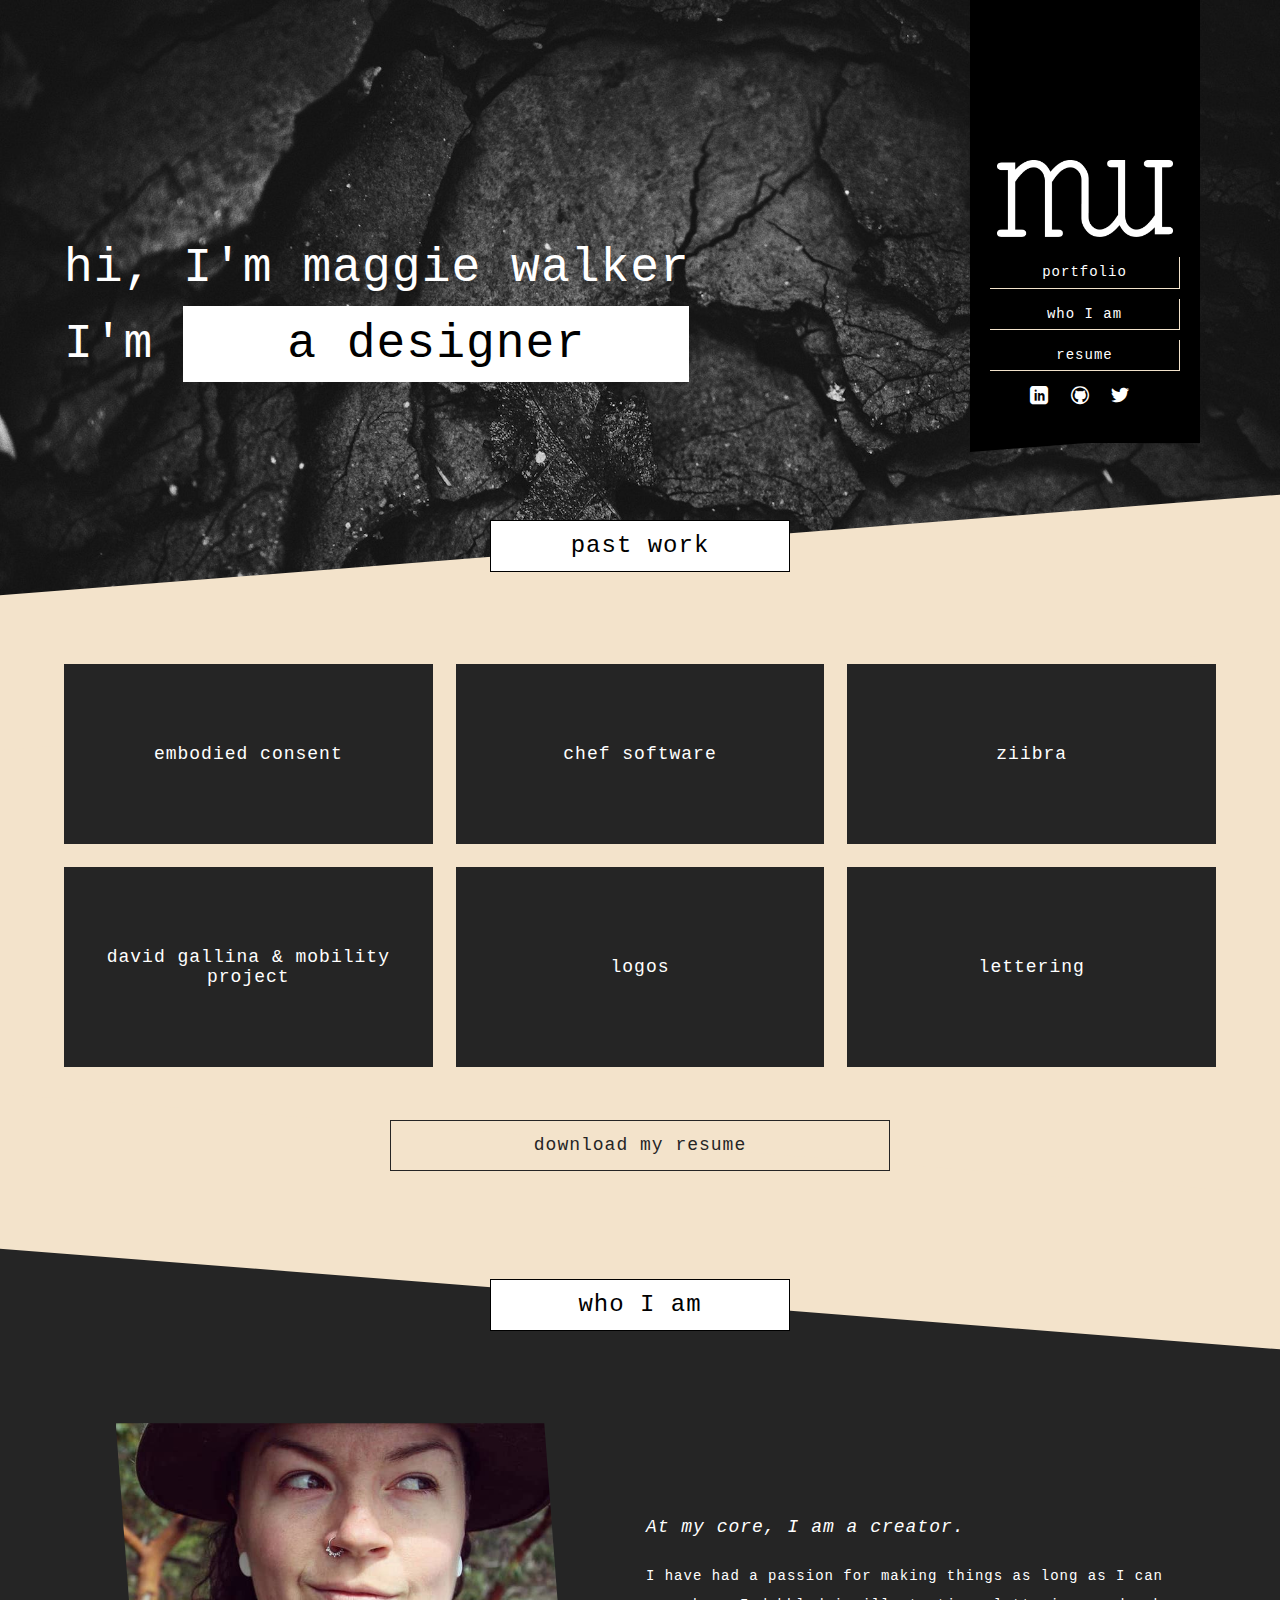
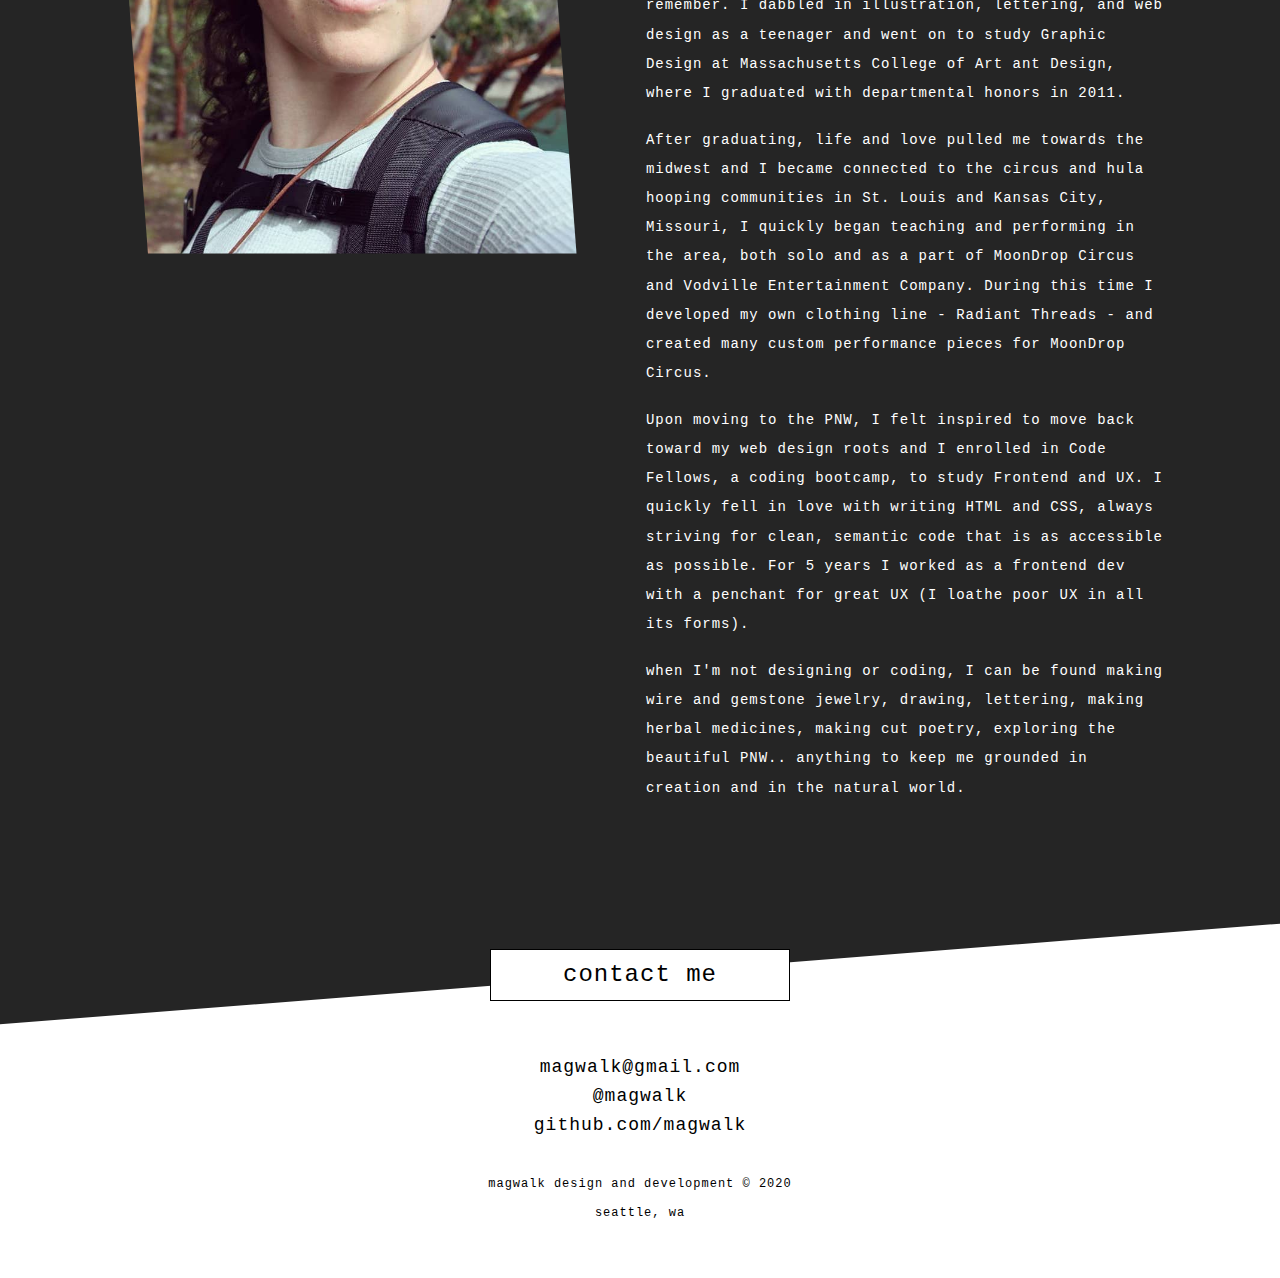
==== commit b16be008: "Update index.html" ====
--- a/index.html
+++ b/index.html
@@ -8,7 +8,7 @@
     <link rel="stylesheet" href="scss/main.css">
     <link rel="icon" type="image/png" sizes="32x32" href="img/favicon-32x32.png">
     <link rel="icon" type="image/png" sizes="96x96" href="img/favicon-96x96.png">
-    <link rel="icon" type="image/png" sizes="16x16" href="img/favicon-16x16.png"
+    <link rel="icon" type="image/png" sizes="16x16" href="img/favicon-16x16.png">
     <script
       src="https://code.jquery.com/jquery-3.5.1.min.js"
       integrity="sha256-9/aliU8dGd2tb6OSsuzixeV4y/faTqgFtohetphbbj0="
@@ -54,7 +54,7 @@
         <div class="container">
           <h1 class="hero--heading">
             hi, I'm maggie walker<br/>
-            I'm <em class="hero--box"><span id="hero--box">a frontend dev</span></em>
+            I'm <em class="hero--box"><span id="hero--box">a designer</span></em>
 
           </h1>
         </div>
@@ -192,14 +192,14 @@
         <button class="modal--close">Close</button>
         <div class="modal-wrap">
           <h2 class="modal--heading">David Gallina &amp; The Mobility Project</h2>
-          <p class="modal--heading-text">Graphic Design work for David Gallina and his mobility training program, The Mobility Project.</p>
+          <p class="modal--heading-text">Graphic Design work for David Gallina and The Mobility Project.</p>
           <img class="modal--img small" src="img/WorkSamples/DavidGallinaMobilityProject/DG-Mental-Mobility-Social-Media-Ad.png"/>
           <img class="modal--img small" src="img/WorkSamples/DavidGallinaMobilityProject/DG-Mental-Mobility-Social-Media-Ad-2.png"/>
           <img class="modal--img small" src="img/WorkSamples/DavidGallinaMobilityProject/MP-Social-Media-PrivateGroupCoaching.jpg"/>
           <img class="modal--img small" src="img/WorkSamples/DavidGallinaMobilityProject/DG-June-Teaching-Schedule.png"/>
           <h3 class="modal--subhead">The Mobility Project</h3>
           <p class="modal--heading-text">
-            <a href="img/WorkSamples/DavidGallinaMobilityProject/MP-TheMobilityProject-Doc.pdf" target="_blank">
+            <a class="button" href="img/WorkSamples/DavidGallinaMobilityProject/MP-TheMobilityProject-Doc.pdf" target="_blank">
               View The Mobility Project Doc >
             </a>
           </p>
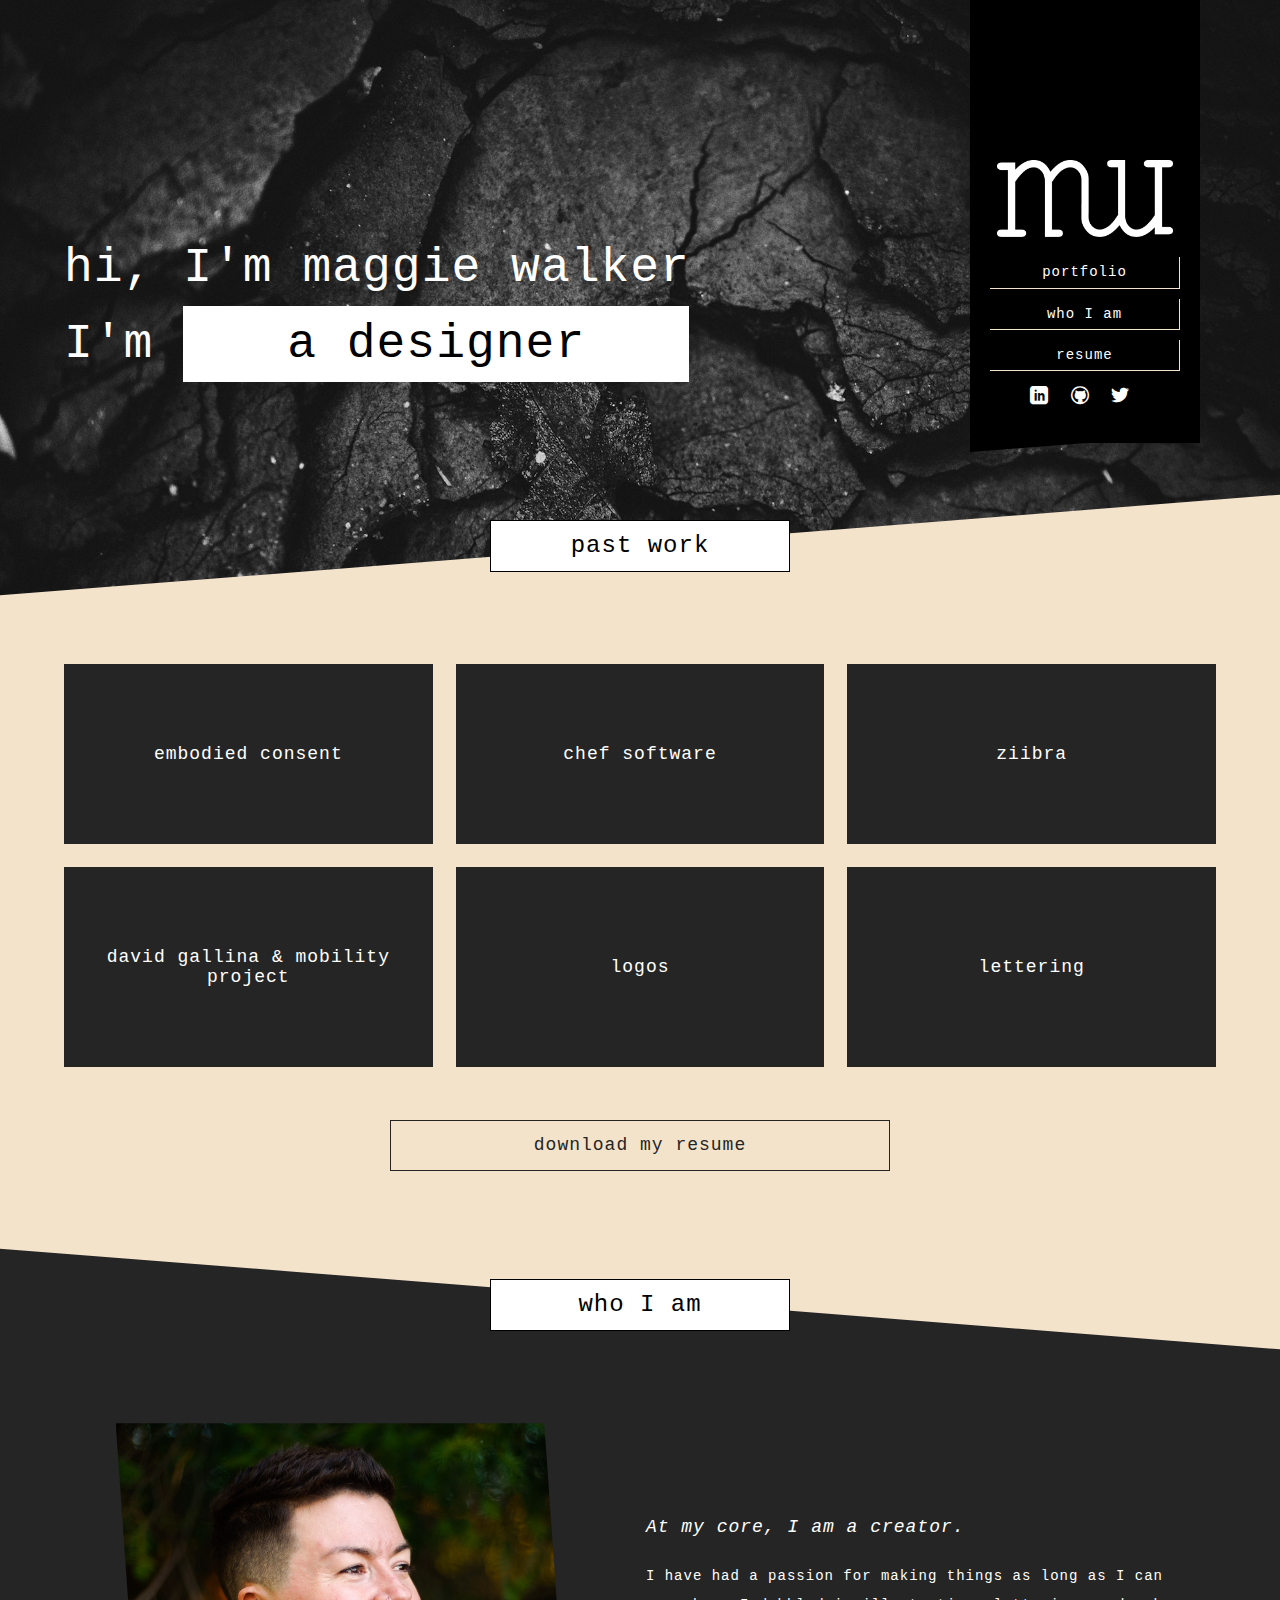
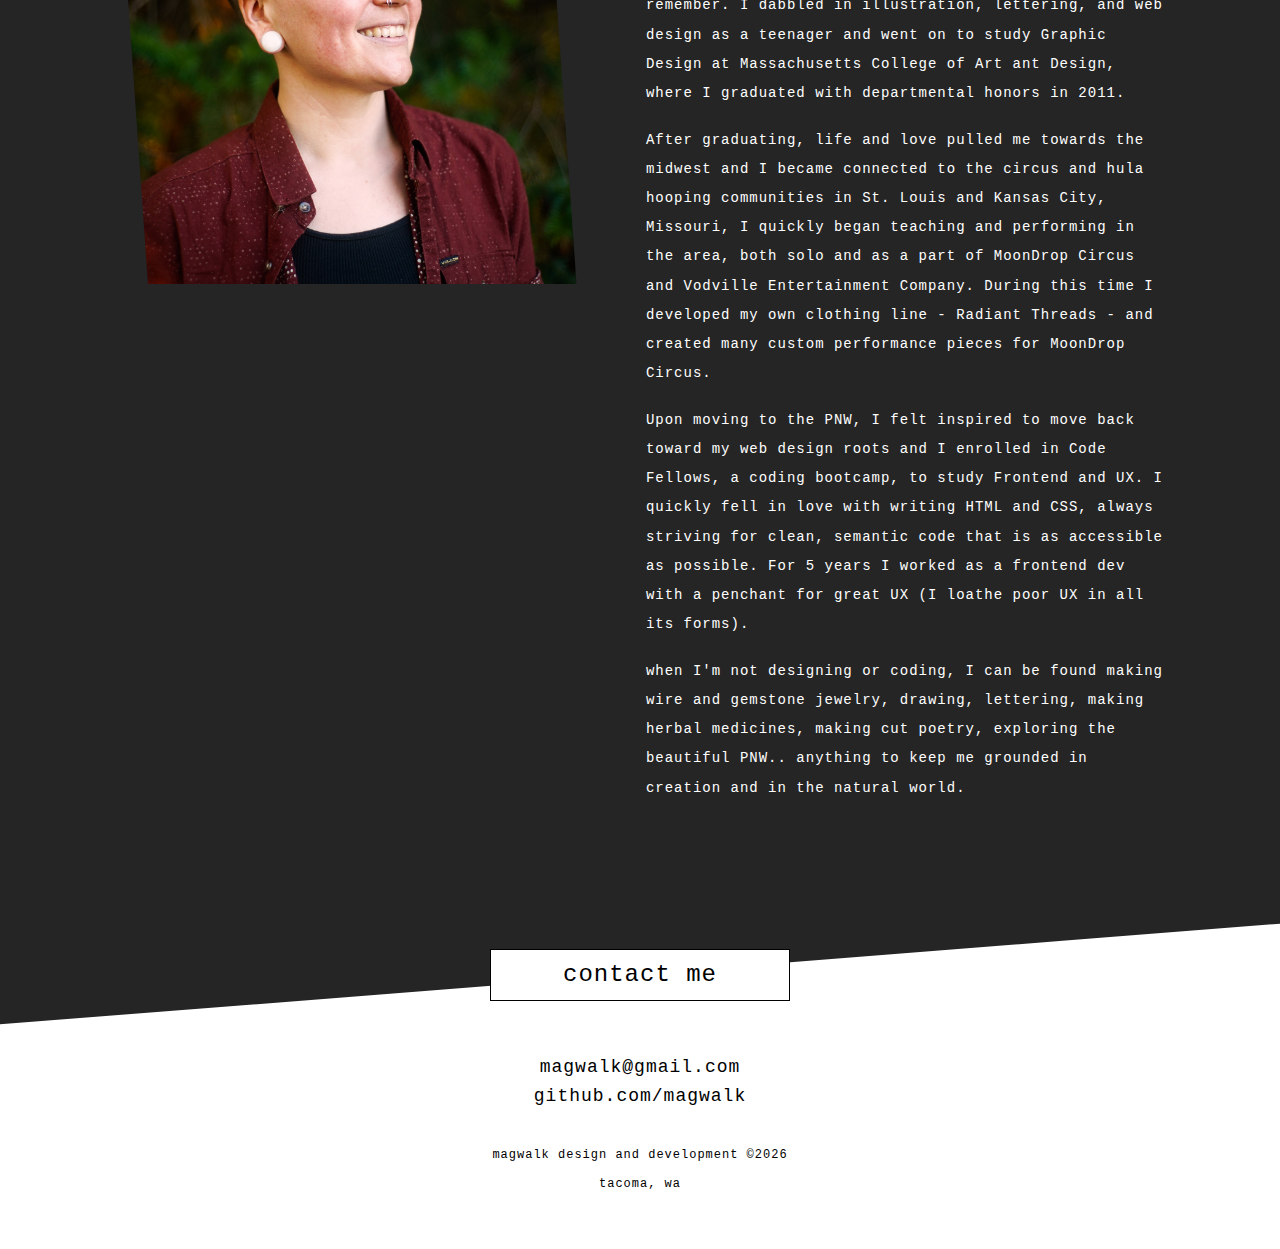
==== commit 82ed8a8a: "Updates" ====
--- a/index.html
+++ b/index.html
@@ -102,7 +102,7 @@
           <h2 class="section--heading" id="about">who I am</h2>
         </div>
         <div class="container">
-          <img class="section__about--img" src="img/headshot.jpg"/>
+          <img class="section__about--img" src="img/headshot-new.jpg"/>
           <div class="section__about--text-wrap">
             <p class="section__about--text">
               <em>At my core, I am a creator.</em>
@@ -130,17 +130,14 @@
               magwalk@gmail.com
             </li>
             <li class="footer--li">
-              @magwalk
-            </li>
-            <li class="footer--li">
               github.com/magwalk
             </li>
           </ul>
           <p class="footer--copyright">
-            magwalk design and development &copy; 2020
+            magwalk design and development &copy;<span id="thisYear" style="font-size:inherit;">2023</span>
           </p>
           <p class="footer--copyright">
-            seattle, wa
+            tacoma, wa
           </p>
         </div>
       </footer>
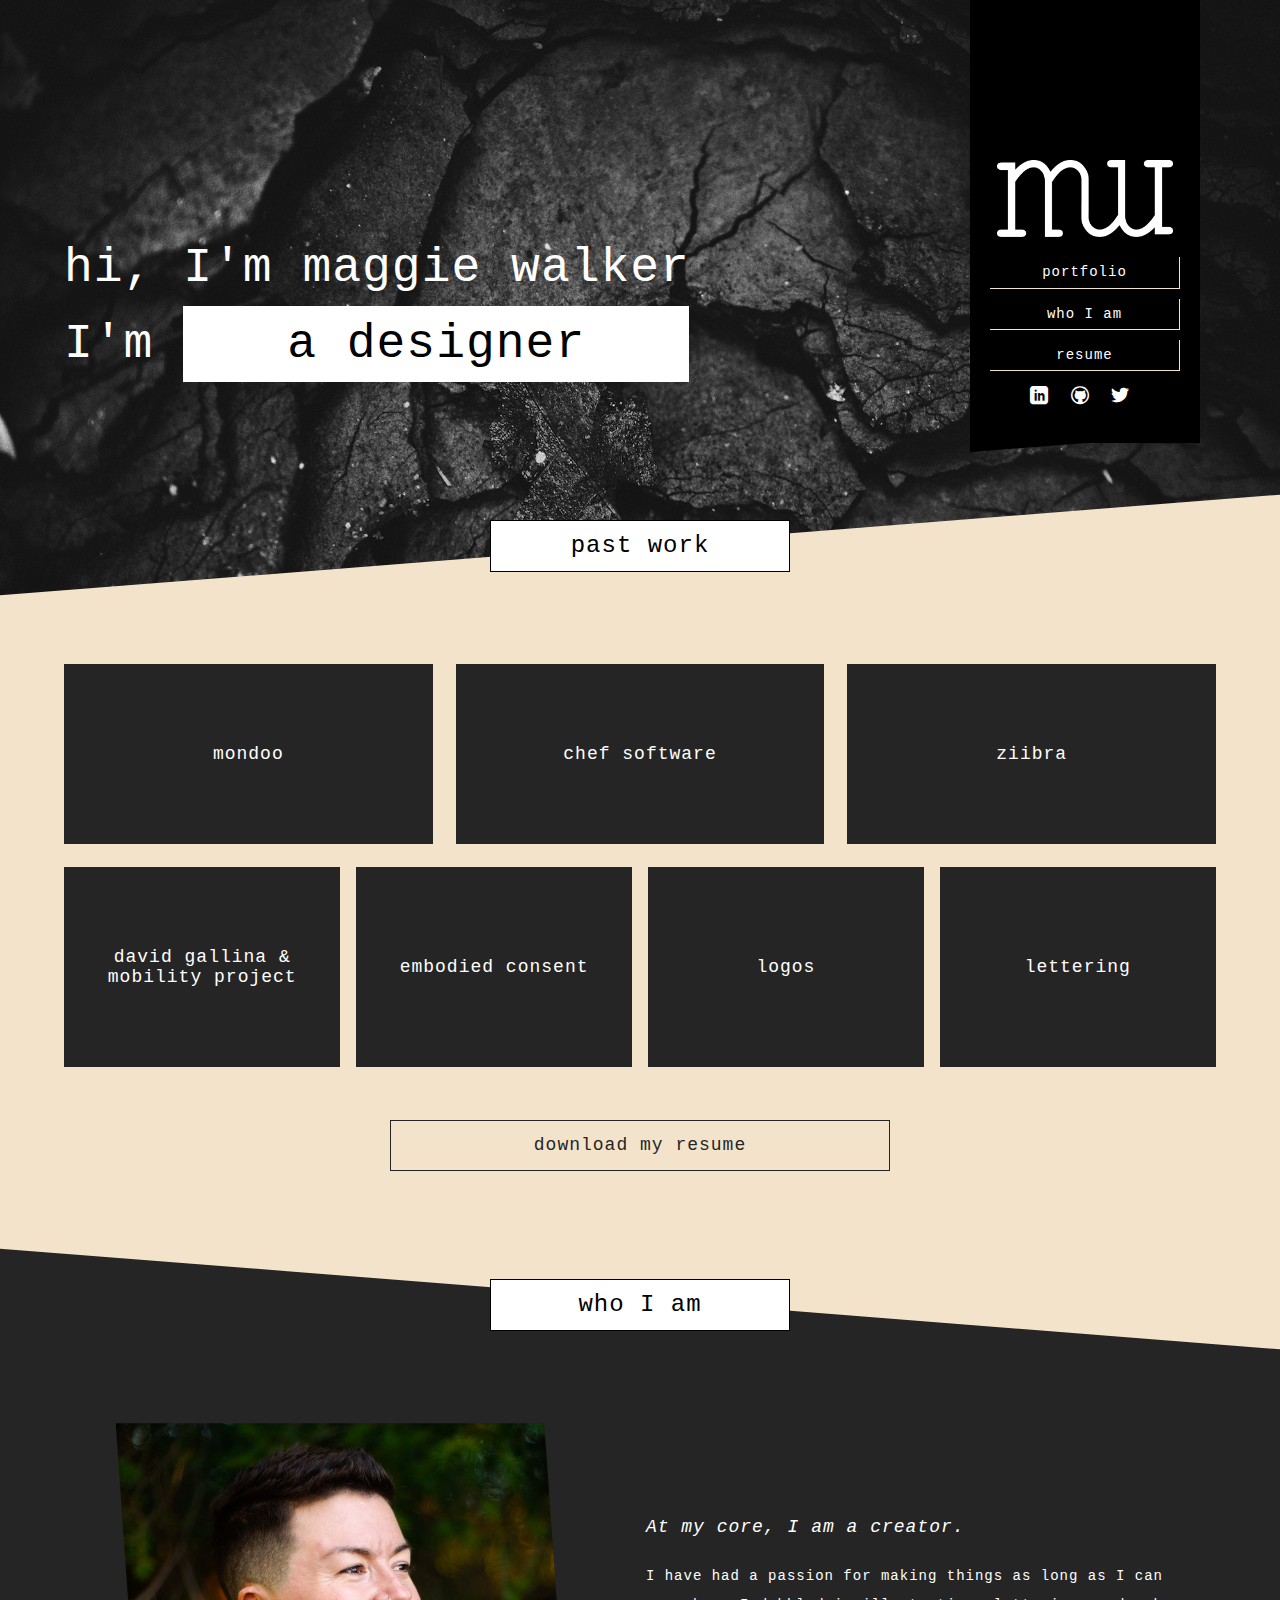
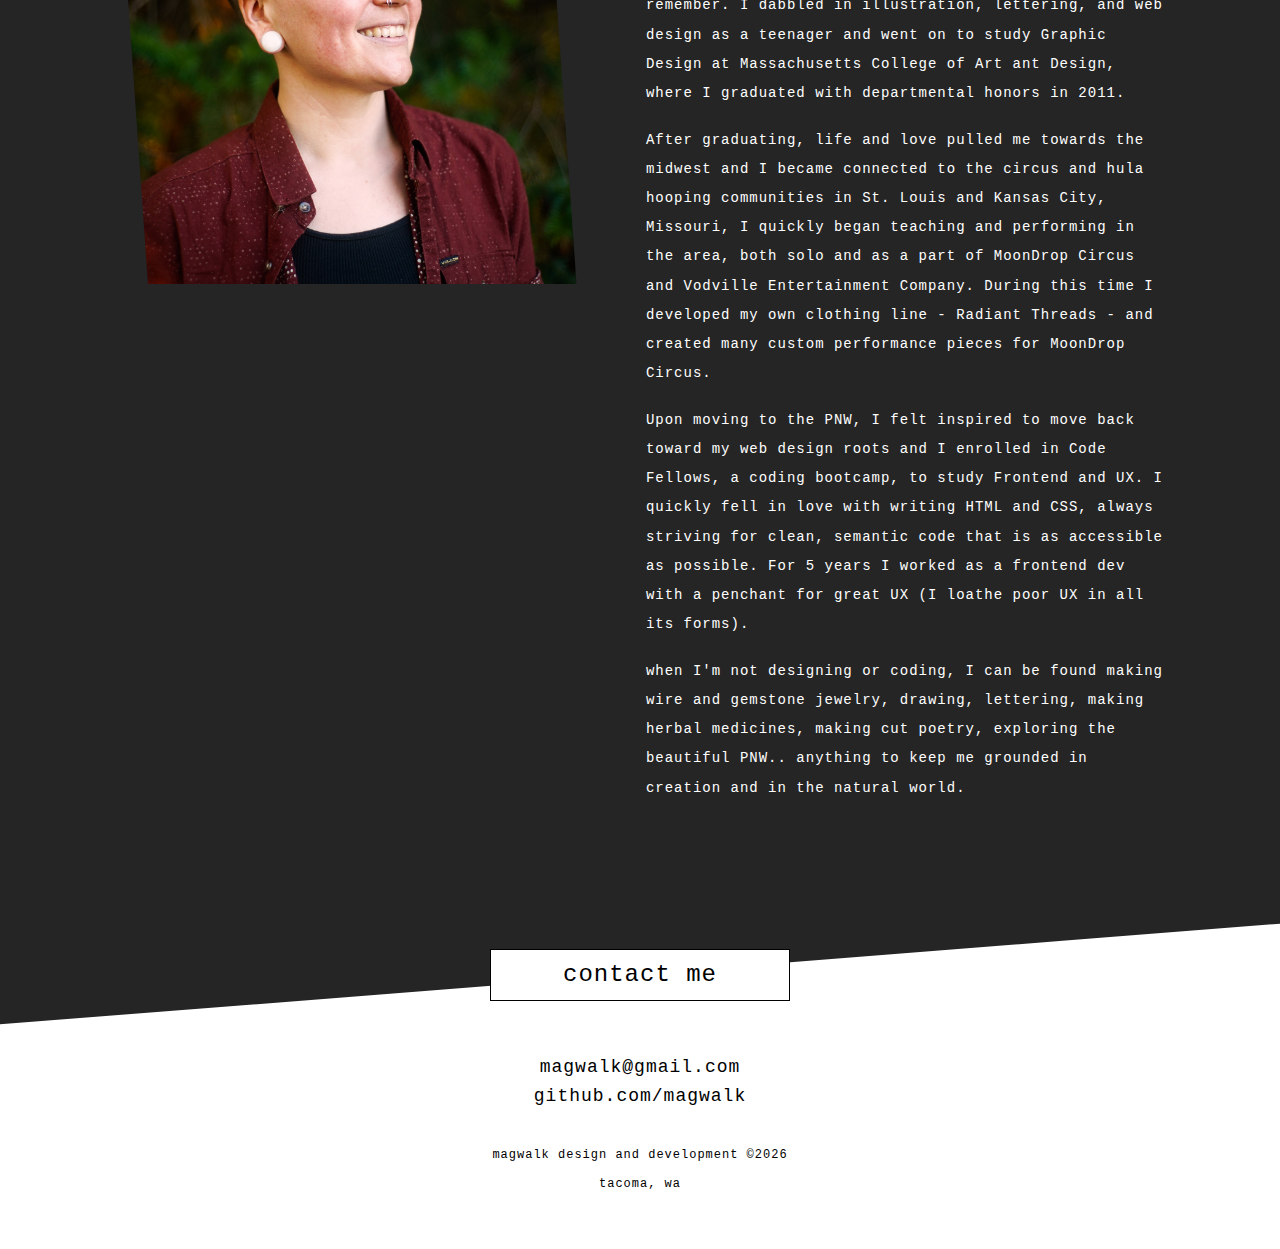
==== commit a3f91af8: "Updates 7/17" ====
--- a/index.html
+++ b/index.html
@@ -66,9 +66,9 @@
           </h2>
         </div>
         <div class="container portfolio-items">
-          <button class="portfolio-item lightbox-trigger" id="embodied-consent">
-            <span class="portfolio-item--text">embodied consent</span>
-            <img class="portfolio-item--img" src="img/WorkSamples/EmbodiedConsent/homepage.png">
+          <button class="portfolio-item lightbox-trigger" id="mondoo">
+            <span class="portfolio-item--text">mondoo</span>
+            <img class="portfolio-item--img" src="img/WorkSamples/Mondoo/thumbnail.png">
           </button>
           <button class="portfolio-item lightbox-trigger" id="chef">
             <span class="portfolio-item--text">chef software</span>
@@ -78,15 +78,19 @@
             <span class="portfolio-item--text">ziibra</span>
             <img class="portfolio-item--img" src="img/WorkSamples/Ziibra/ziibra-1.png">
           </button>
-          <button class="portfolio-item lightbox-trigger" id="david-gallina">
+          <button class="portfolio-item four lightbox-trigger" id="david-gallina">
             <span class="portfolio-item--text">david gallina &amp; mobility project</span>
             <img class="portfolio-item--img" src="img/WorkSamples/DavidGallinaMobilityProject/MP-Social-Media-PrivateGroupCoaching.jpg">
           </button>
-          <button class="portfolio-item lightbox-trigger" id="logos">
+          <button class="portfolio-item four lightbox-trigger" id="embodied-consent">
+            <span class="portfolio-item--text">embodied consent</span>
+            <img class="portfolio-item--img" src="img/WorkSamples/EmbodiedConsent/homepage.png">
+          </button>
+          <button class="portfolio-item four lightbox-trigger" id="logos">
             <span class="portfolio-item--text">logos</span>
             <img class="portfolio-item--img" src="img/WorkSamples/Logos/logo-hmp.png">
           </button>
-          <button class="portfolio-item lightbox-trigger" id="lettering">
+          <button class="portfolio-item four lightbox-trigger" id="lettering">
             <span class="portfolio-item--text">lettering</span>
             <img class="portfolio-item--img" src="img/WorkSamples/Lettering/lettering-3.jpg">
           </button>
@@ -141,6 +145,18 @@
           </p>
         </div>
       </footer>
+
+      <aside class="modal" id="modal-mondoo" role="dialog">
+        <button class="modal--close">Close</button>
+        <div class="modal-wrap">
+          <h2 class="modal--heading">Mondoo</h2>
+          <p class="modal--heading-text">UX/UI design for Mondoo, an extensible security posture management platform.</p>
+          <img class="modal--img" src="img/WorkSamples/Mondoo/search.gif"/>
+          <img class="modal--img" src="img/WorkSamples/Mondoo/asset.png" style="width: 802px;"/>
+          <img class="modal--img" src="img/WorkSamples/Mondoo/resources.png" style="width: 802px;"/>
+          <img class="modal--img small" src="img/WorkSamples/Mondoo/Illustrations.png"/>
+        </div>
+      </aside>
 
       <aside class="modal" id="modal-embodied-consent" role="dialog">
         <button class="modal--close">Close</button>
--- a/scss/main.css
+++ b/scss/main.css
@@ -19,61 +19,74 @@
   padding: 0;
   border: 0;
   font-size: 18px;
-  font-family: 'Courier New', monospace;
+  font-family: "Courier New", monospace;
   font-weight: 300;
   vertical-align: baseline;
   text-decoration: none;
   z-index: 1;
-  letter-spacing: 1px; }
+  letter-spacing: 1px;
+}
 
 body {
-  line-height: 1.618rem; }
+  line-height: 1.618rem;
+}
 
 h1, h2, h3 {
-  font-weight: 700; }
+  font-weight: 700;
+}
 
 h1 {
   font-size: 1.618rem;
   color: #FFFFFF;
-  line-height: 2.618rem; }
+  line-height: 2.618rem;
+}
 
 h2 {
   font-size: 1rem;
   line-height: 1.618rem;
-  color: #000000; }
+  color: #000000;
+}
 
 a {
-  color: #000000; }
+  color: #000000;
+}
 
 p {
   text-align: left;
   margin-bottom: 1rem;
-  color: #FFFFFF; }
+  color: #FFFFFF;
+}
 
 /* HTML5 display-role reset for older browsers */
 article, aside, details, figcaption, figure,
 footer, header, hgroup, menu, nav, section {
-  display: block; }
+  display: block;
+}
 
 ol, ul, li {
-  list-style: none; }
+  list-style: none;
+}
 
 blockquote, q {
-  quotes: none; }
+  quotes: none;
+}
 
 blockquote:before, blockquote:after,
 q:before, q:after {
-  content: '';
-  content: none; }
+  content: "";
+  content: none;
+}
 
 table {
   border-collapse: collapse;
-  border-spacing: 0; }
+  border-spacing: 0;
+}
 
 *, *:before, *:after {
   -moz-box-sizing: border-box;
   -webkit-box-sizing: border-box;
-  box-sizing: border-box; }
+  box-sizing: border-box;
+}
 
 /*==========================================================================
 Grid System
@@ -83,154 +96,196 @@
   width: 100%;
   margin-bottom: 2%;
   float: left;
-  display: block; }
-  @media screen and (min-width: 800px) {
-    .grid_1 {
-      width: 6.5%;
-      margin: 0 1% 1% 1%; } }
+  display: block;
+}
+@media screen and (min-width:800px) {
+  .grid_1 {
+    width: 6.5%;
+    margin: 0 1% 1% 1%;
+  }
+}
 
 .grid_2 {
   width: 100%;
   margin-bottom: 2%;
   float: left;
-  display: block; }
-  @media screen and (min-width: 800px) {
-    .grid_2 {
-      width: 15%;
-      margin: 0 1% 1% 1%; } }
+  display: block;
+}
+@media screen and (min-width:800px) {
+  .grid_2 {
+    width: 15%;
+    margin: 0 1% 1% 1%;
+  }
+}
 
 .grid_3, .work-sample__thumnails li {
   width: 100%;
   margin-bottom: 2%;
   float: left;
-  display: block; }
-  @media screen and (min-width: 800px) {
-    .grid_3, .work-sample__thumnails li {
-      width: 23.5%;
-      margin: 0 1% 1% 1%; } }
+  display: block;
+}
+@media screen and (min-width:800px) {
+  .grid_3, .work-sample__thumnails li {
+    width: 23.5%;
+    margin: 0 1% 1% 1%;
+  }
+}
 
 .grid_4 {
   width: 100%;
   margin-bottom: 2%;
   float: left;
-  display: block; }
-  @media screen and (min-width: 800px) {
-    .grid_4 {
-      width: 32%;
-      margin: 0 1% 1% 1%; } }
+  display: block;
+}
+@media screen and (min-width:800px) {
+  .grid_4 {
+    width: 32%;
+    margin: 0 1% 1% 1%;
+  }
+}
 
 .grid_5 {
   width: 100%;
   margin-bottom: 2%;
   float: left;
-  display: block; }
-  @media screen and (min-width: 800px) {
-    .grid_5 {
-      width: 40.5%;
-      margin: 0 1% 1% 1%; } }
+  display: block;
+}
+@media screen and (min-width:800px) {
+  .grid_5 {
+    width: 40.5%;
+    margin: 0 1% 1% 1%;
+  }
+}
 
 .grid_6 {
   width: 100%;
   margin-bottom: 2%;
   float: left;
-  display: block; }
-  @media screen and (min-width: 800px) {
-    .grid_6 {
-      width: 49%;
-      margin: 0 1% 1% 1%; } }
+  display: block;
+}
+@media screen and (min-width:800px) {
+  .grid_6 {
+    width: 49%;
+    margin: 0 1% 1% 1%;
+  }
+}
 
 .grid_7 {
   width: 100%;
   margin-bottom: 2%;
   float: left;
-  display: block; }
-  @media screen and (min-width: 800px) {
-    .grid_7 {
-      width: 57.5%;
-      margin: 0 1% 1% 1%; } }
+  display: block;
+}
+@media screen and (min-width:800px) {
+  .grid_7 {
+    width: 57.5%;
+    margin: 0 1% 1% 1%;
+  }
+}
 
 .grid_8 {
   width: 100%;
   margin-bottom: 2%;
   float: left;
-  display: block; }
-  @media screen and (min-width: 800px) {
-    .grid_8 {
-      width: 66%;
-      margin: 0 1% 1% 1%; } }
+  display: block;
+}
+@media screen and (min-width:800px) {
+  .grid_8 {
+    width: 66%;
+    margin: 0 1% 1% 1%;
+  }
+}
 
 .grid_9 {
   width: 100%;
   margin-bottom: 2%;
   float: left;
-  display: block; }
-  @media screen and (min-width: 800px) {
-    .grid_9 {
-      width: 74.5%;
-      margin: 0 1% 1% 1%; } }
+  display: block;
+}
+@media screen and (min-width:800px) {
+  .grid_9 {
+    width: 74.5%;
+    margin: 0 1% 1% 1%;
+  }
+}
 
 .grid_10 {
   width: 100%;
   margin-bottom: 2%;
   float: left;
-  display: block; }
-  @media screen and (min-width: 800px) {
-    .grid_10 {
-      width: 83%;
-      margin: 0 1% 1% 1%; } }
+  display: block;
+}
+@media screen and (min-width:800px) {
+  .grid_10 {
+    width: 83%;
+    margin: 0 1% 1% 1%;
+  }
+}
 
 .grid_11 {
   width: 100%;
   margin-bottom: 2%;
   float: left;
-  display: block; }
-  @media screen and (min-width: 800px) {
-    .grid_11 {
-      width: 91.5%;
-      margin: 0 1% 1% 1%; } }
+  display: block;
+}
+@media screen and (min-width:800px) {
+  .grid_11 {
+    width: 91.5%;
+    margin: 0 1% 1% 1%;
+  }
+}
 
 .grid_12 {
   width: 100%;
   margin-bottom: 2%;
   float: left;
-  display: block; }
-  @media screen and (min-width: 800px) {
-    .grid_12 {
-      width: 100%;
-      margin: 0 1% 1% 1%; } }
+  display: block;
+}
+@media screen and (min-width:800px) {
+  .grid_12 {
+    width: 100%;
+    margin: 0 1% 1% 1%;
+  }
+}
 
 .alpha, .work-sample__thumnails li:nth-child(4n+1) {
   margin-left: 0px;
-  clear: both; }
+  clear: both;
+}
 
 .omega, .work-sample__thumnails li:nth-child(4n) {
-  margin-right: 0px; }
+  margin-right: 0px;
+}
 
 .clear {
   clear: both;
   display: block;
   overflow: hidden;
-  visibility: hidden; }
+  visibility: hidden;
+}
 
 .clearfix:after {
   clear: both;
-  content: ' ';
+  content: " ";
   display: block;
   font-size: 0;
   line-height: 0;
-  visibility: hidden; }
+  visibility: hidden;
+}
 
 html .clearfix, *:first-child + html .clearfix {
-  zoom: 1; }
+  zoom: 1;
+}
 
 @font-face {
-  font-family: 'icomoon';
+  font-family: "icomoon";
   src: url("../icomoon/fonts/icomoon.eot?rfxptx");
   src: url("../icomoon/fonts/icomoon.eot?#iefixrfxptx") format("embedded-opentype"), url("../icomoon/fonts/icomoon.woff?rfxptx") format("woff"), url("../icomoon/fonts/icomoon.ttf?rfxptx") format("truetype"), url("../icomoon/fonts/icomoon.svg?rfxptx#icomoon") format("svg");
   font-weight: normal;
-  font-style: normal; }
-[class^="icon-"], [class*=" icon-"] {
-  font-family: 'icomoon';
+  font-style: normal;
+}
+[class^=icon-], [class*=" icon-"] {
+  font-family: "icomoon";
   speak: none;
   font-style: normal;
   font-weight: normal;
@@ -239,65 +294,85 @@
   line-height: inherit;
   /* Better Font Rendering =========== */
   -webkit-font-smoothing: antialiased;
-  -moz-osx-font-smoothing: grayscale; }
+  -moz-osx-font-smoothing: grayscale;
+}
 
 .icon-pencil:before {
-  content: "\e601"; }
+  content: "\e601";
+}
 
 .icon-images:before {
-  content: "\e602"; }
+  content: "\e602";
+}
 
 .icon-profile:before {
-  content: "\e604"; }
+  content: "\e604";
+}
 
 .icon-envelope:before {
-  content: "\e605"; }
+  content: "\e605";
+}
 
 .icon-screen:before {
-  content: "\e606"; }
+  content: "\e606";
+}
 
 .icon-mobile:before {
-  content: "\e607"; }
+  content: "\e607";
+}
 
 .icon-tablet:before {
-  content: "\e608"; }
+  content: "\e608";
+}
 
 .icon-user:before {
-  content: "\e60b"; }
+  content: "\e60b";
+}
 
 .icon-users:before {
-  content: "\e60c"; }
+  content: "\e60c";
+}
 
 .icon-search:before {
-  content: "\e60d"; }
+  content: "\e60d";
+}
 
 .icon-menu:before {
-  content: "\e60e"; }
+  content: "\e60e";
+}
 
 .icon-warning:before {
-  content: "\e60f"; }
+  content: "\e60f";
+}
 
 .icon-embed:before {
-  content: "\e609"; }
+  content: "\e609";
+}
 
 .icon-code:before {
-  content: "\e60a"; }
+  content: "\e60a";
+}
 
 .icon-twitter:before {
-  content: "\e610"; }
+  content: "\e610";
+}
 
 .icon-github:before {
-  content: "\e600"; }
+  content: "\e600";
+}
 
 .icon-linkedin:before {
-  content: "\e603"; }
+  content: "\e603";
+}
 
 .icon-file-xml:before {
-  content: "\e611"; }
+  content: "\e611";
+}
 
 .container {
   width: 90%;
-  margin: 0 auto; }
+  margin: 0 auto;
+}
 
 footer.footer {
   background-color: #FFFFFF;
@@ -306,44 +381,57 @@
   position: relative;
   color: #000000;
   text-align: center;
-  position: relative; }
+  position: relative;
+}
+footer.footer:before {
+  background: inherit;
+  top: -40px;
+  content: "";
+  display: block;
+  height: 155px;
+  left: 0;
+  position: absolute;
+  right: 0;
+  transform: skewY(-4.5deg);
+  transform-origin: 50%;
+  z-index: -1;
+}
+@media (min-width: 775px) {
   footer.footer:before {
-    background: inherit;
-    top: -40px;
-    content: '';
-    display: block;
-    height: 155px;
-    left: 0;
-    position: absolute;
-    right: 0;
-    transform: skewY(-4.5deg);
-    transform-origin: 50%;
-    z-index: -1; }
-    @media (min-width: 775px) {
-      footer.footer:before {
-        top: -67px; } }
+    top: -67px;
+  }
+}
 
 .footer--list {
-  margin: -40px 0 30px; }
+  margin: -40px 0 30px;
+}
 
 .footer--li {
-  font-size: 14px; }
-  @media (min-width: 775px) {
-    .footer--li {
-      font-size: 18px; } }
+  font-size: 14px;
+}
+@media (min-width: 775px) {
+  .footer--li {
+    font-size: 18px;
+  }
+}
 
 .footer--copyright {
   color: inherit;
   text-align: inherit;
   font-size: 12px;
-  margin: 0; }
+  margin: 0;
+}
 
 @keyframes hoverWave {
   50% {
-    transform: translateY(3px); } }
+    transform: translateY(3px);
+  }
+}
 @-webkit-keyframes hoverWave {
   50% {
-    transform: translateY(3px); } }
+    transform: translateY(3px);
+  }
+}
 .nav-main {
   position: absolute;
   z-index: 100;
@@ -352,33 +440,41 @@
   padding: 20px 20px 0;
   width: 100%;
   background: #000000;
-  text-align: center; }
-  @media (min-width: 775px) and (max-width: 1059px) {
-    .nav-main {
-      padding: 160px 20px 20px;
-      right: 50px;
-      width: 200px; } }
-  @media (min-width: 1060px) {
-    .nav-main {
-      padding: 160px 20px 20px;
-      right: 80px;
-      width: 230px; } }
+  text-align: center;
+}
+@media (min-width: 775px) and (max-width: 1059px) {
+  .nav-main {
+    padding: 160px 20px 20px;
+    right: 50px;
+    width: 200px;
+  }
+}
+@media (min-width: 1060px) {
+  .nav-main {
+    padding: 160px 20px 20px;
+    right: 80px;
+    width: 230px;
+  }
+}
+.nav-main:after {
+  background: inherit;
+  height: 70px;
+  bottom: -29px;
+  left: 0;
+  right: 0;
+  content: "";
+  display: block;
+  position: absolute;
+  transform: skewY(-4.5deg);
+  transform-origin: 50%;
+  z-index: -1;
+}
+@media (min-width: 775px) {
   .nav-main:after {
-    background: inherit;
-    height: 70px;
-    bottom: -29px;
-    left: 0;
-    right: 0;
-    content: '';
-    display: block;
-    position: absolute;
-    transform: skewY(-4.5deg);
-    transform-origin: 50%;
-    z-index: -1; }
-    @media (min-width: 775px) {
-      .nav-main:after {
-        height: 24px;
-        bottom: 0; } }
+    height: 24px;
+    bottom: 0;
+  }
+}
 
 #nav-main--toggle {
   position: absolute;
@@ -391,37 +487,51 @@
   color: #F3E3CB;
   cursor: pointer;
   transition: color 0.2s ease;
-  border: 1px solid transparent; }
-  #nav-main--toggle:hover, #nav-main--toggle:focus, #nav-main--toggle:active {
-    color: #e0b678;
-    outline: none;
-    border: 1px solid #F3E3CB;
-    border-radius: 2px; }
-  @media (min-width: 775px) {
-    #nav-main--toggle {
-      display: none; } }
+  border: 1px solid transparent;
+}
+#nav-main--toggle:hover, #nav-main--toggle:focus, #nav-main--toggle:active {
+  color: #e0b678;
+  outline: none;
+  border: 1px solid #F3E3CB;
+  border-radius: 2px;
+}
+@media (min-width: 775px) {
+  #nav-main--toggle {
+    display: none;
+  }
+}
 
 .nav-main--logo {
-  width: 80px; }
-  @media (min-width: 775px) {
-    .nav-main--logo {
-      width: 93%;
-      margin-bottom: 10px; } }
+  width: 80px;
+}
+@media (min-width: 775px) {
+  .nav-main--logo {
+    width: 93%;
+    margin-bottom: 10px;
+  }
+}
 
 .nav-main--list {
-  display: none; }
-  @media (min-width: 775px) {
-    .nav-main--list {
-      display: block; } }
-  .nav-main--list.expand {
-    display: block; }
+  display: none;
+}
+@media (min-width: 775px) {
+  .nav-main--list {
+    display: block;
+  }
+}
+.nav-main--list.expand {
+  display: block;
+}
 
 .nav-main--li {
   text-align: center;
-  margin-bottom: 10px; }
-  @media (max-width: 774px) {
-    .nav-main--li:first-child {
-      margin-top: 10px; } }
+  margin-bottom: 10px;
+}
+@media (max-width: 774px) {
+  .nav-main--li:first-child {
+    margin-top: 10px;
+  }
+}
 
 .nav-main--button {
   position: relative;
@@ -433,34 +543,42 @@
   transition: all 0.4s;
   max-width: 300px;
   width: 100%;
-  margin: 0 auto; }
-  .nav-main--button:after {
-    content: '';
-    background: #F3E3CB;
-    position: absolute;
-    top: 0;
-    right: 0;
-    bottom: 0;
-    width: 0;
-    transition: all 0.3s; }
-  .nav-main--button > span {
-    position: relative;
-    z-index: 2;
-    color: inherit;
-    font-weight: 200;
-    font-size: 14px; }
-  .nav-main--button:hover, .nav-main--button:focus, .nav-main--button:active {
-    color: #000000; }
-    .nav-main--button:hover:after, .nav-main--button:focus:after, .nav-main--button:active:after {
-      width: 100%; }
+  margin: 0 auto;
+}
+.nav-main--button:after {
+  content: "";
+  background: #F3E3CB;
+  position: absolute;
+  top: 0;
+  right: 0;
+  bottom: 0;
+  width: 0;
+  transition: all 0.3s;
+}
+.nav-main--button > span {
+  position: relative;
+  z-index: 2;
+  color: inherit;
+  font-weight: 200;
+  font-size: 14px;
+}
+.nav-main--button:hover, .nav-main--button:focus, .nav-main--button:active {
+  color: #000000;
+}
+.nav-main--button:hover:after, .nav-main--button:focus:after, .nav-main--button:active:after {
+  width: 100%;
+}
 
 .nav-main--social {
   color: #FFFFFF;
-  transition: opacity 0.3s; }
-  .nav-main--social:hover, .nav-main--social:focus, .nav-main--social:active {
-    opacity: 0.8; }
-  .nav-main--social > span {
-    color: inherit; }
+  transition: opacity 0.3s;
+}
+.nav-main--social:hover, .nav-main--social:focus, .nav-main--social:active {
+  opacity: 0.8;
+}
+.nav-main--social > span {
+  color: inherit;
+}
 
 .button-dark {
   display: inline-block;
@@ -475,23 +593,28 @@
   text-align: center;
   height: 2.618rem;
   transition: all 0.3s;
-  box-sizing: border-box; }
-  .button-dark:hover {
-    background-color: #382a39;
-    border-bottom: 2.618rem solid #382a39; }
-  .button-dark.full-width {
-    width: 100%;
-    max-width: 400px;
-    margin: 0 auto; }
+  box-sizing: border-box;
+}
+.button-dark:hover {
+  background-color: #382a39;
+  border-bottom: 2.618rem solid #382a39;
+}
+.button-dark.full-width {
+  width: 100%;
+  max-width: 400px;
+  margin: 0 auto;
+}
 
 .body {
-  background: #000000; }
+  background: #000000;
+}
 
 .wrapper {
   max-width: 1600px;
   margin: 0 auto;
   position: relative;
-  overflow: hidden; }
+  overflow: hidden;
+}
 
 .hero {
   width: 100%;
@@ -500,26 +623,34 @@
   background-size: 100% auto;
   background-position: center top;
   position: relative;
-  text-align: center; }
-  @media (min-width: 775px) {
-    .hero {
-      padding: 230px 0;
-      text-align: left; } }
+  text-align: center;
+}
+@media (min-width: 775px) {
+  .hero {
+    padding: 230px 0;
+    text-align: left;
+  }
+}
 
 .hero--heading {
   display: inline-block;
   font-weight: normal;
   font-size: 22px;
-  line-height: 36px; }
-  @media (min-width: 775px) and (max-width: 1059px) {
-    .hero--heading {
-      margin: 0;
-      font-size: 33px;
-      line-height: 46px; } }
-  @media (min-width: 1060px) {
-    .hero--heading {
-      font-size: 48px;
-      line-height: 76px; } }
+  line-height: 36px;
+}
+@media (min-width: 775px) and (max-width: 1059px) {
+  .hero--heading {
+    margin: 0;
+    font-size: 33px;
+    line-height: 46px;
+  }
+}
+@media (min-width: 1060px) {
+  .hero--heading {
+    font-size: 48px;
+    line-height: 76px;
+  }
+}
 
 .hero--box {
   display: inline-block;
@@ -530,70 +661,90 @@
   vertical-align: bottom;
   font-style: normal;
   text-align: center;
-  width: calc(100% - 59px); }
-  @media (min-width: 775px) and (max-width: 1059px) {
-    .hero--box {
-      width: calc(100% - 85px); } }
-  @media (min-width: 1060px) {
-    .hero--box {
-      width: calc(100% - 120px); } }
-  .hero--box > span {
-    display: block;
-    margin: 0 auto;
-    font-size: inherit;
-    overflow: hidden;
-    white-space: nowrap;
-    animation-duration: 2.1s;
-    animation-name: wipe;
-    animation-iteration-count: infinite; }
+  width: calc(100% - 59px);
+}
+@media (min-width: 775px) and (max-width: 1059px) {
+  .hero--box {
+    width: calc(100% - 85px);
+  }
+}
+@media (min-width: 1060px) {
+  .hero--box {
+    width: calc(100% - 120px);
+  }
+}
+.hero--box > span {
+  display: block;
+  margin: 0 auto;
+  font-size: inherit;
+  overflow: hidden;
+  white-space: nowrap;
+  animation-duration: 2.1s;
+  animation-name: wipe;
+  animation-iteration-count: infinite;
+}
 
 @keyframes wipe {
   from {
-    width: 0; }
+    width: 0;
+  }
   60% {
-    width: 100%; }
+    width: 100%;
+  }
   to {
-    width: 100%; } }
+    width: 100%;
+  }
+}
 .section {
-  text-align: center; }
+  text-align: center;
+}
 
 .section__portfolio {
   background: #F3E3CB;
   position: relative;
-  position: relative; }
+  position: relative;
+}
+.section__portfolio:before {
+  background: inherit;
+  top: -40px;
+  content: "";
+  display: block;
+  height: 155px;
+  left: 0;
+  position: absolute;
+  right: 0;
+  transform: skewY(-4.5deg);
+  transform-origin: 50%;
+  z-index: -1;
+}
+@media (min-width: 775px) {
   .section__portfolio:before {
-    background: inherit;
-    top: -40px;
-    content: '';
-    display: block;
-    height: 155px;
-    left: 0;
-    position: absolute;
-    right: 0;
-    transform: skewY(-4.5deg);
-    transform-origin: 50%;
-    z-index: -1; }
-    @media (min-width: 775px) {
-      .section__portfolio:before {
-        top: -67px; } }
+    top: -67px;
+  }
+}
+.section__portfolio:after {
+  background: inherit;
+  bottom: -111px;
+  content: "";
+  display: block;
+  height: 155px;
+  left: 0;
+  position: absolute;
+  right: 0;
+  transform: skewY(4.5deg);
+  transform-origin: 50%;
+  z-index: -1;
+}
+@media (min-width: 775px) {
   .section__portfolio:after {
-    background: inherit;
-    bottom: -111px;
-    content: '';
-    display: block;
-    height: 155px;
-    left: 0;
-    position: absolute;
-    right: 0;
-    transform: skewY(4.5deg);
-    transform-origin: 50%;
-    z-index: -1; }
-    @media (min-width: 775px) {
-      .section__portfolio:after {
-        bottom: -78px; } }
-  @media (min-width: 775px) {
-    .section__portfolio {
-      padding-bottom: 50px; } }
+    bottom: -78px;
+  }
+}
+@media (min-width: 775px) {
+  .section__portfolio {
+    padding-bottom: 50px;
+  }
+}
 
 .section--heading {
   position: relative;
@@ -606,19 +757,23 @@
   min-width: 300px;
   font-size: 16px;
   line-height: 16px;
-  font-weight: normal; }
-  @media (min-width: 775px) {
-    .section--heading {
-      top: -92px;
-      font-size: 24px;
-      line-height: 30px;
-      min-width: 300px; } }
+  font-weight: normal;
+}
+@media (min-width: 775px) {
+  .section--heading {
+    top: -92px;
+    font-size: 24px;
+    line-height: 30px;
+    min-width: 300px;
+  }
+}
 
 .portfolio-items {
   display: flex;
   flex-wrap: wrap;
   justify-content: space-between;
-  margin-bottom: 30px; }
+  margin-bottom: 30px;
+}
 
 .portfolio-item--img {
   position: absolute;
@@ -630,9 +785,9 @@
   width: 100%;
   transform: translateY(-50%);
   transition: opacity 0.3s;
-  -webkit-filter: blur(2px);
-  /* Safari 6.0 - 9.0 */
-  filter: blur(2px); }
+  -webkit-filter: blur(2px); /* Safari 6.0 - 9.0 */
+  filter: blur(2px);
+}
 
 .portfolio-item {
   position: relative;
@@ -643,23 +798,35 @@
   border: 0;
   cursor: pointer;
   overflow: hidden;
-  color: #FFFFFF; }
-  @media (min-width: 500px) and (max-width: 899px) {
-    .portfolio-item {
-      width: 49%; } }
-  @media (min-width: 900px) {
-    .portfolio-item {
-      width: 32%; } }
-  .portfolio-item:hover > .portfolio-item--img, .portfolio-item:focus > .portfolio-item--img, .portfolio-item:active > .portfolio-item--img {
-    opacity: 0.2; }
+  color: #FFFFFF;
+}
+@media (min-width: 500px) and (max-width: 899px) {
+  .portfolio-item {
+    width: 49%;
+  }
+}
+@media (min-width: 900px) {
+  .portfolio-item {
+    width: 32%;
+  }
+  .portfolio-item.four {
+    width: 24%;
+  }
+}
+.portfolio-item:hover > .portfolio-item--img, .portfolio-item:focus > .portfolio-item--img, .portfolio-item:active > .portfolio-item--img {
+  opacity: 0.2;
+}
 
 .portfolio-item--text {
   position: relative;
   z-index: 2;
-  font-size: 14px; }
-  @media (min-width: 900px) {
-    .portfolio-item--text {
-      font-size: 18px; } }
+  font-size: 14px;
+}
+@media (min-width: 900px) {
+  .portfolio-item--text {
+    font-size: 18px;
+  }
+}
 
 .button {
   display: inline-block;
@@ -671,20 +838,27 @@
   max-width: 500px;
   transition: all 0.3s ease;
   font-weight: 300;
-  font-size: 14px; }
-  @media (min-width: 775px) {
-    .button {
-      font-size: 18px; } }
-  .button:hover, .button:focus, .button:active {
-    background: #252525;
-    color: #F3E3CB; }
+  font-size: 14px;
+}
+@media (min-width: 775px) {
+  .button {
+    font-size: 18px;
+  }
+}
+.button:hover, .button:focus, .button:active {
+  background: #252525;
+  color: #F3E3CB;
+}
 
 .section__about {
   padding: 150px 0 100px;
-  background: #252525; }
-  @media (min-width: 775px) {
-    .section__about {
-      padding-bottom: 220px; } }
+  background: #252525;
+}
+@media (min-width: 775px) {
+  .section__about {
+    padding-bottom: 220px;
+  }
+}
 
 .section__about--img {
   float: left;
@@ -692,28 +866,36 @@
   margin-right: 3%;
   vertical-align: top;
   -webkit-clip-path: polygon(93% 0%, 0% 0%, 7% 100%, 100% 100%);
-  clip-path: polygon(93% 0%, 0% 0%, 7% 100%, 100% 100%); }
-  @media (min-width: 775px) {
-    .section__about--img {
-      float: none;
-      width: 40%;
-      margin-right: 5%; } }
+  clip-path: polygon(93% 0%, 0% 0%, 7% 100%, 100% 100%);
+}
+@media (min-width: 775px) {
+  .section__about--img {
+    float: none;
+    width: 40%;
+    margin-right: 5%;
+  }
+}
 
 .section__about--text-wrap {
-  padding-top: 30px; }
-  @media (min-width: 775px) {
-    .section__about--text-wrap {
-      width: 45%;
-      display: inline-block;
-      vertical-align: top;
-      margin-top: 90px;
-      padding-top: 0; } }
+  padding-top: 30px;
+}
+@media (min-width: 775px) {
+  .section__about--text-wrap {
+    width: 45%;
+    display: inline-block;
+    vertical-align: top;
+    margin-top: 90px;
+    padding-top: 0;
+  }
+}
 
 .section__about--text {
-  font-size: 14px; }
-  .section__about--text > em {
-    display: block;
-    margin-bottom: 20px; }
+  font-size: 14px;
+}
+.section__about--text > em {
+  display: block;
+  margin-bottom: 20px;
+}
 
 .modal {
   display: none;
@@ -723,7 +905,8 @@
   left: 0;
   bottom: 0;
   right: 0;
-  background: rgba(37, 37, 37, 0.2); }
+  background: rgba(37, 37, 37, 0.2);
+}
 
 .modal-wrap {
   background: #FFFFFF;
@@ -737,20 +920,22 @@
   max-width: 1300px;
   padding: 10px;
   border: 1px solid #252525;
-  text-align: center; }
-  .modal-wrap:before {
-    background: inherit;
-    top: -53px;
-    content: '';
-    display: block;
-    height: 235px;
-    left: 0;
-    position: absolute;
-    right: 0;
-    transform: skewY(-4.5deg);
-    transform-origin: 50%;
-    z-index: 1000;
-    background: #252525; }
+  text-align: center;
+}
+.modal-wrap:before {
+  background: inherit;
+  top: -53px;
+  content: "";
+  display: block;
+  height: 235px;
+  left: 0;
+  position: absolute;
+  right: 0;
+  transform: skewY(-4.5deg);
+  transform-origin: 50%;
+  z-index: 1000;
+  background: #252525;
+}
 
 .modal--close {
   display: inline-block;
@@ -764,33 +949,42 @@
   z-index: 1001;
   color: #F3E3CB;
   cursor: pointer;
-  border: 1px solid transparent; }
-  .modal--close:focus, .modal--close:active {
-    border: 1px solid #F3E3CB;
-    outline: none; }
-  @media (min-width: 1365px) {
-    .modal--close {
-      right: calc((100vw - 1300px)/ 2 - 10px); } }
+  border: 1px solid transparent;
+}
+.modal--close:focus, .modal--close:active {
+  border: 1px solid #F3E3CB;
+  outline: none;
+}
+@media (min-width: 1365px) {
+  .modal--close {
+    right: calc((100vw - 1300px) / 2 - 10px);
+  }
+}
 
 .modal--heading {
   position: relative;
   margin-top: 40px;
   z-index: 1001;
-  color: #FFFFFF; }
-  .modal--heading + .modal--img {
-    margin-top: 20px; }
+  color: #FFFFFF;
+}
+.modal--heading + .modal--img {
+  margin-top: 20px;
+}
 
 .modal--subhead {
-  margin: 60px 0 40px; }
+  margin: 60px 0 40px;
+}
 
 .modal--heading-text {
   position: relative;
   font-size: 14px;
   text-align: center;
   z-index: 1001;
-  color: #FFFFFF; }
-  .modal--heading-text > a {
-    font-size: inherit; }
+  color: #FFFFFF;
+}
+.modal--heading-text > a {
+  font-size: inherit;
+}
 
 .modal--img {
   position: relative;
@@ -798,76 +992,100 @@
   border: 1px solid #252525;
   max-width: 100%;
   vertical-align: top;
-  margin-bottom: 10px; }
-  .modal--img.small {
-    width: 600px; }
+  margin-bottom: 10px;
+}
+.modal--img.small {
+  width: 600px;
+}
 
 .hero-bg-img__portfolio {
   background: url("../img/bg-portfolio.jpg") no-repeat;
   height: 290px;
   background-position: center 0;
-  background-size: auto 460px; }
-  @media screen and (min-width: 800px) {
-    .hero-bg-img__portfolio {
-      height: 400px;
-      background-position: center -100px;
-      background-size: auto; } }
+  background-size: auto 460px;
+}
+@media screen and (min-width:800px) {
+  .hero-bg-img__portfolio {
+    height: 400px;
+    background-position: center -100px;
+    background-size: auto;
+  }
+}
 
 .work-sample {
   margin-top: 2.618rem;
-  clear: both; }
-  .work-sample h1, .work-sample h2 {
-    text-align: left; }
+  clear: both;
+}
+.work-sample h1, .work-sample h2 {
+  text-align: left;
+}
 
 .work-sample__img img {
-  width: 100%; }
+  width: 100%;
+}
 
 .work-sample__thumnails {
-  display: none; }
-  @media screen and (min-width: 800px) {
-    .work-sample__thumnails {
-      display: block; } }
-  .work-sample__thumnails li {
-    overflow: hidden;
-    height: 6.854rem; }
-    .work-sample__thumnails li img {
-      width: 100%; }
+  display: none;
+}
+@media screen and (min-width:800px) {
+  .work-sample__thumnails {
+    display: block;
+  }
+}
+.work-sample__thumnails li {
+  overflow: hidden;
+  height: 6.854rem;
+}
+.work-sample__thumnails li img {
+  width: 100%;
+}
 
 .work-sample__thumnails__title {
-  display: none; }
-  @media screen and (min-width: 800px) {
-    .work-sample__thumnails__title {
-      display: block; } }
+  display: none;
+}
+@media screen and (min-width:800px) {
+  .work-sample__thumnails__title {
+    display: block;
+  }
+}
 
 .work-sample__tags {
   font-weight: 700;
   color: #AE8875;
-  line-height: 1.618rem; }
-  .work-sample__tags span {
-    background-color: #c1a495;
-    font-weight: 300;
-    color: #FFF;
-    padding: 2px 4px;
-    border-radius: 2px;
-    margin-left: -1px; }
+  line-height: 1.618rem;
+}
+.work-sample__tags span {
+  background-color: #c1a495;
+  font-weight: 300;
+  color: #FFF;
+  padding: 2px 4px;
+  border-radius: 2px;
+  margin-left: -1px;
+}
 
 .work-sample__links {
-  clear: both; }
+  clear: both;
+}
+.work-sample__links .button-dark {
+  clear: none;
+  float: left;
+  display: inline-block;
+  width: 100%;
+  margin: 0 0 1% 0;
+}
+@media screen and (min-width:800px) {
   .work-sample__links .button-dark {
-    clear: none;
-    float: left;
-    display: inline-block;
-    width: 100%;
-    margin: 0 0 1% 0; }
-    @media screen and (min-width: 800px) {
-      .work-sample__links .button-dark {
-        width: 49.5%;
-        margin: 0 1% 0 0; }
-        .work-sample__links .button-dark:last-child {
-          margin-right: 0; } }
+    width: 49.5%;
+    margin: 0 1% 0 0;
+  }
+  .work-sample__links .button-dark:last-child {
+    margin-right: 0;
+  }
+}
 
 .content__portfolio:nth-child(odd) {
-  background-color: #E3DFDD; }
+  background-color: #E3DFDD;
+}
 
 #lightbox {
   position: fixed;
@@ -877,14 +1095,17 @@
   width: 100%;
   height: 100%;
   background-color: rgba(0, 0, 0, 0.7);
-  text-align: center; }
-  #lightbox p {
-    text-align: right;
-    color: #fff;
-    margin-right: 20px;
-    font-size: 12px; }
-  #lightbox img {
-    border: 0.381rem solid #FFF;
-    max-height: 700px; }
+  text-align: center;
+}
+#lightbox p {
+  text-align: right;
+  color: #fff;
+  margin-right: 20px;
+  font-size: 12px;
+}
+#lightbox img {
+  border: 0.381rem solid #FFF;
+  max-height: 700px;
+}
 
 /*# sourceMappingURL=main.css.map */
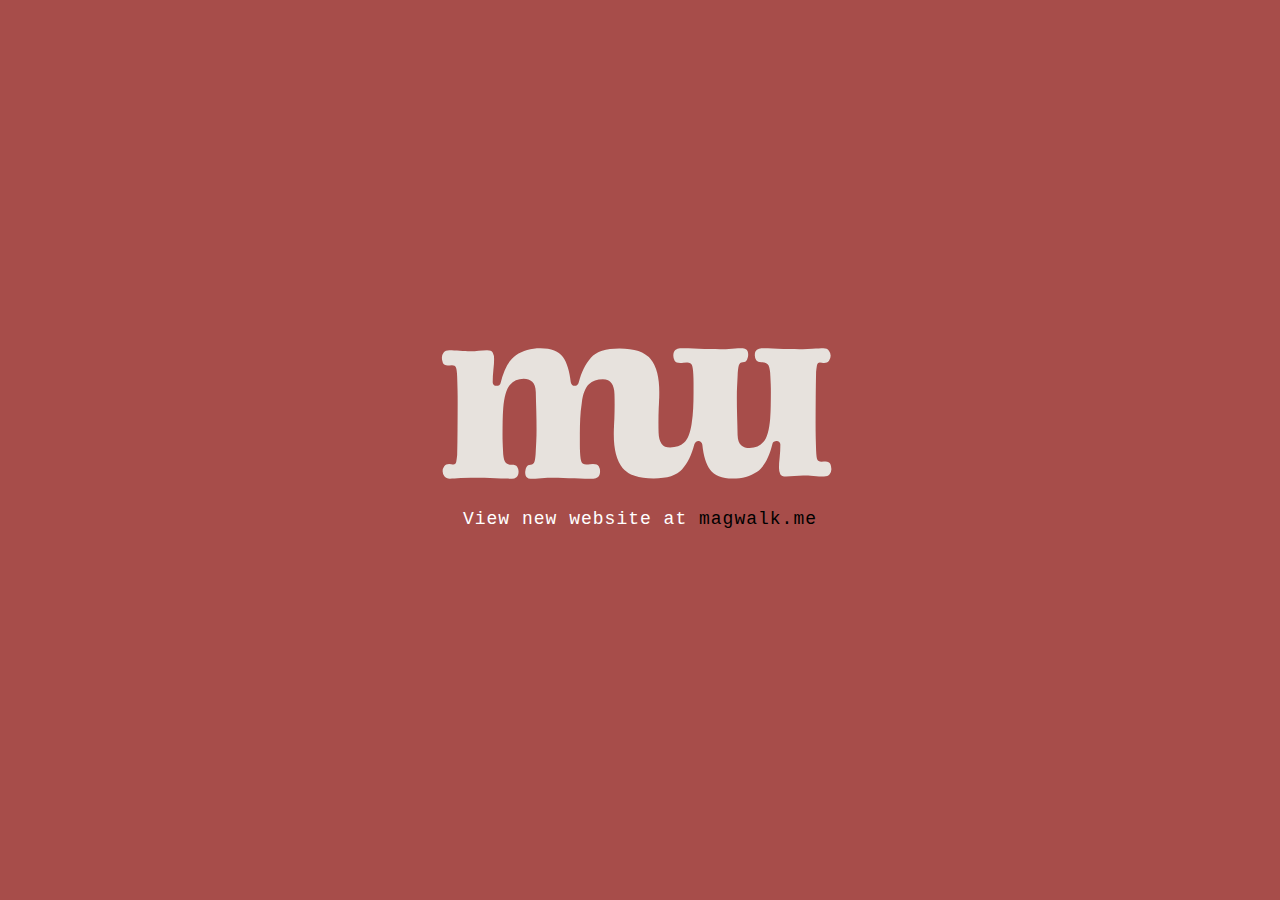
==== commit 1ee29680: "Update site to only show redirect to new site" ====
--- a/index.html
+++ b/index.html
@@ -13,8 +13,16 @@
       src="https://code.jquery.com/jquery-3.5.1.min.js"
       integrity="sha256-9/aliU8dGd2tb6OSsuzixeV4y/faTqgFtohetphbbj0="
       crossorigin="anonymous"></script>
+    <link rel="preconnect" href="https://fonts.googleapis.com">
+    <link rel="preconnect" href="https://fonts.gstatic.com" crossorigin>
+    <link href="https://fonts.googleapis.com/css2?family=Roboto:ital,wght@0,100;0,300;0,400;0,500;0,700;0,900;1,100;1,300;1,400;1,500;1,700;1,900&display=swap" rel="stylesheet">
   </head>
-  <body class="body">
+  <body class="full-image">
+    <img class="full-image_img" src="img/logo-new.svg"/>
+
+    <p class="full-image_p">View new website at <a href="https://magwalk.me">magwalk.me</a></p>
+
+  <!-- <body class="body">
     <div class="wrapper">
       <nav class="nav-main">
         <img class="nav-main--logo" src="img/logo-mw.png"/>
@@ -259,7 +267,7 @@
         </div>
       </aside>
     </div>
-<!--
+
     <div class="hero-bg-img clearfix">
       <div class="nav-icon">
           <img src="img/nav-icon.svg"/>
@@ -405,6 +413,6 @@
         </p>
       </address>
  -->
-    <script src="js/script.js"></script>
+  <!-- <script src="js/script.js"></script> -->
   </body>
 </html>
--- a/scss/main.css
+++ b/scss/main.css
@@ -605,6 +605,28 @@
   margin: 0 auto;
 }
 
+body.full-image {
+  width: 80%;
+  height: 100vh;
+  margin: 0 auto;
+  max-width: 400px;
+  background: #A74D4A;
+  color: white;
+  text-align: center;
+  font-family: "Roboto", "Helvetica", sans-serif;
+  display: flex;
+  flex-direction: column;
+  align-items: center;
+  align-content: center;
+  justify-content: center;
+}
+
+.full-image_p {
+  width: 100%;
+  margin-top: 24px;
+  text-align: center;
+}
+
 .body {
   background: #000000;
 }
